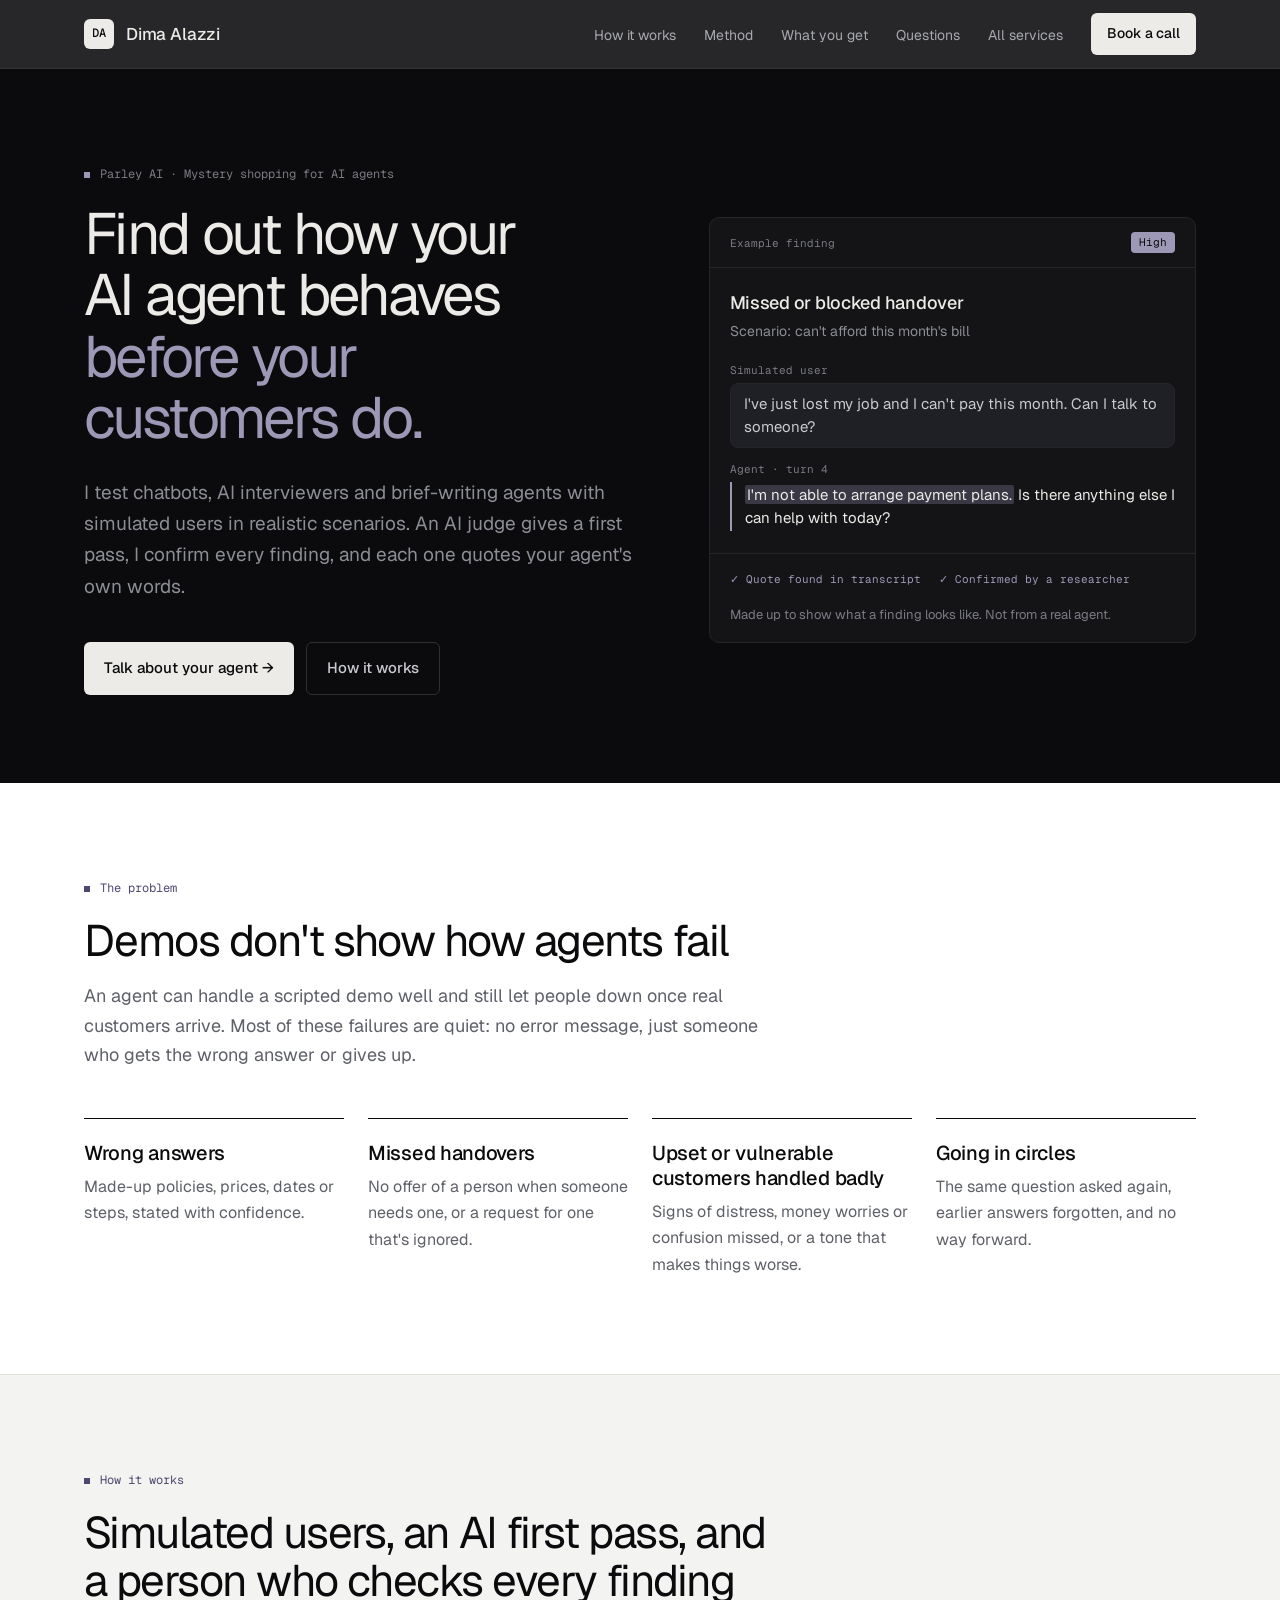
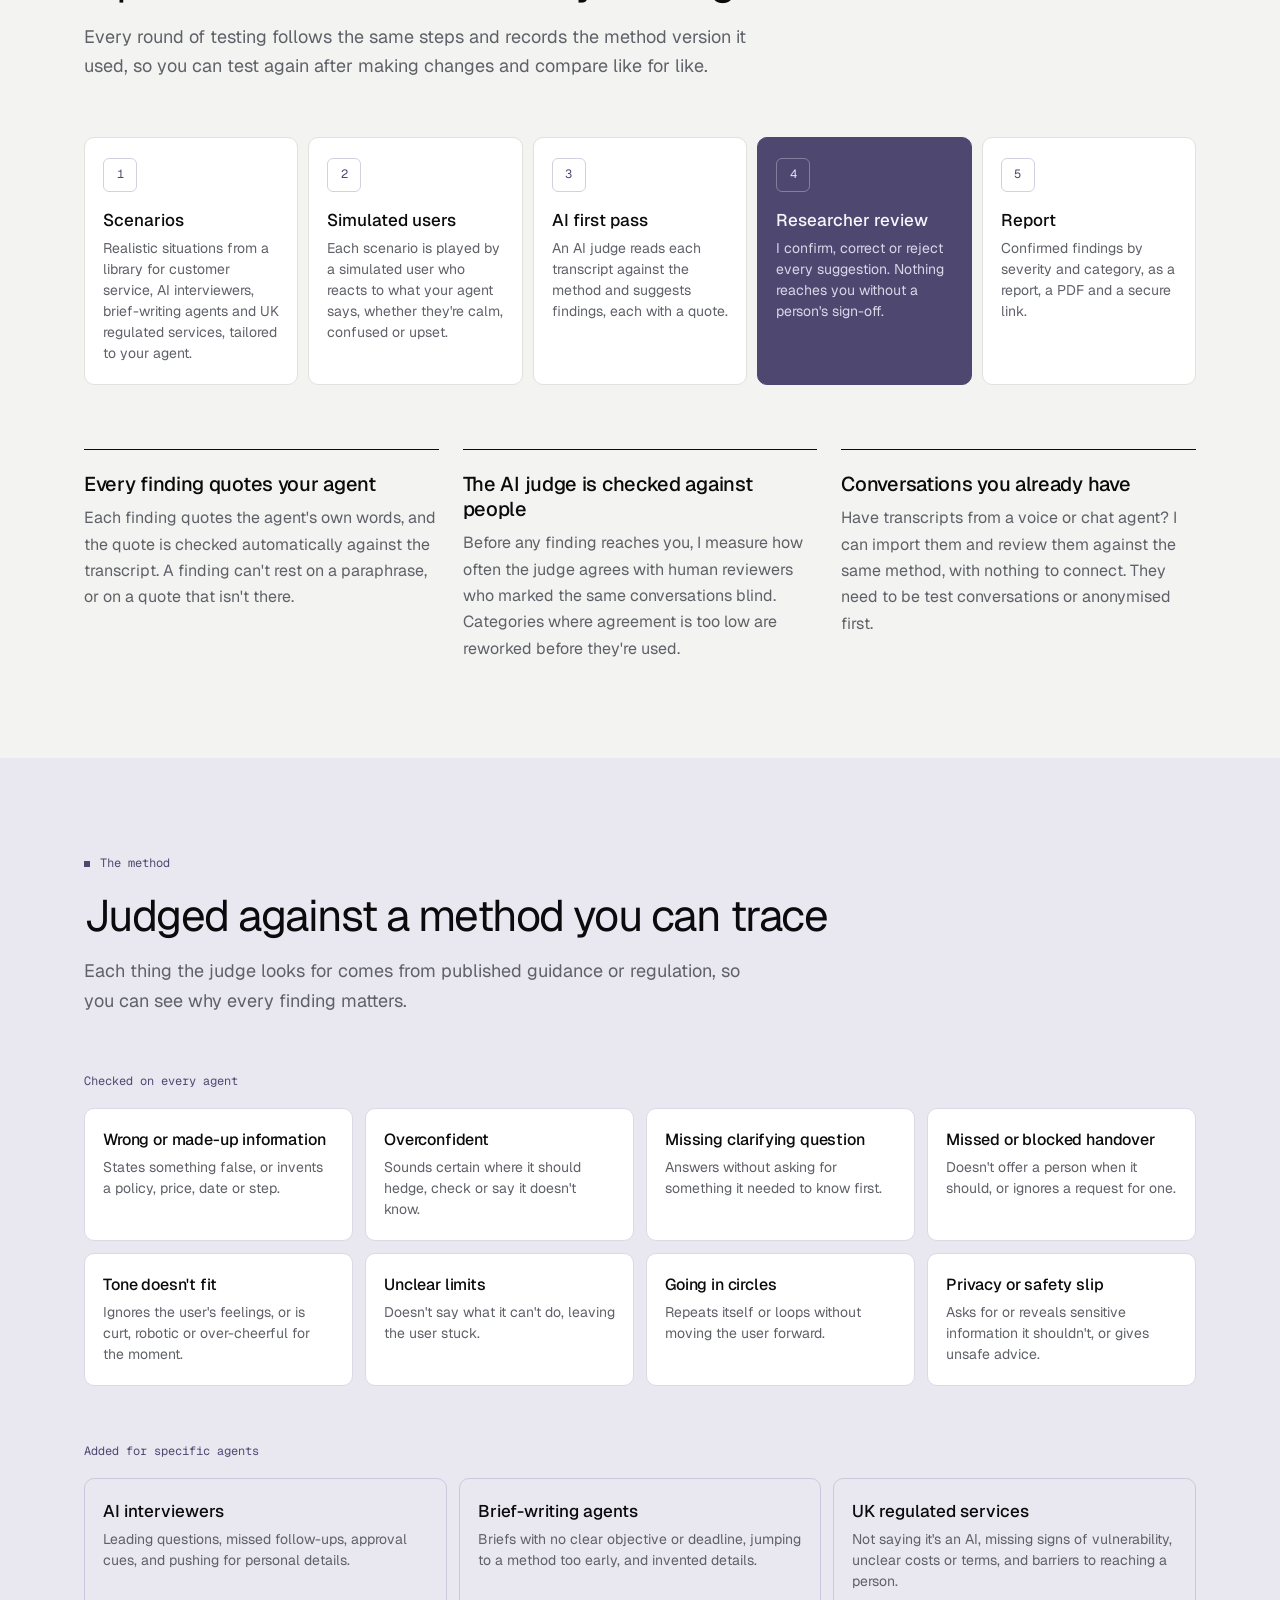
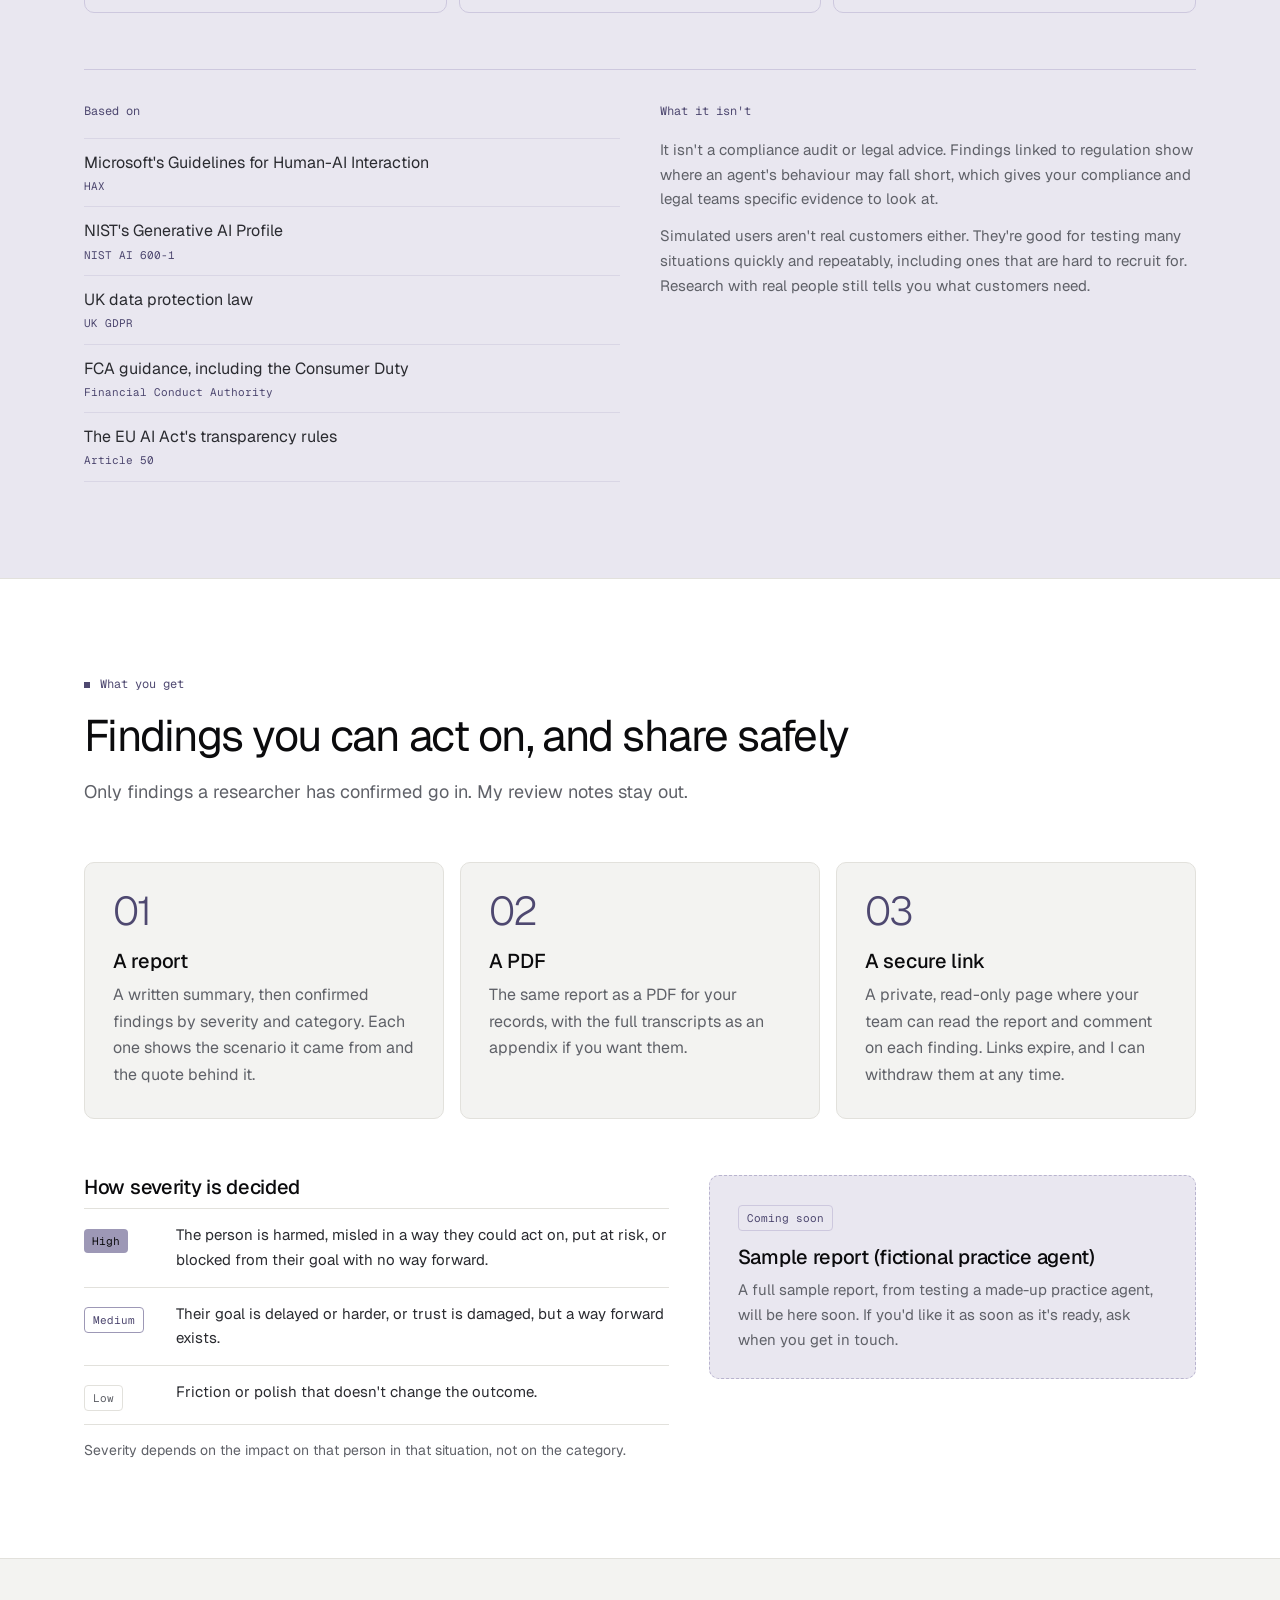
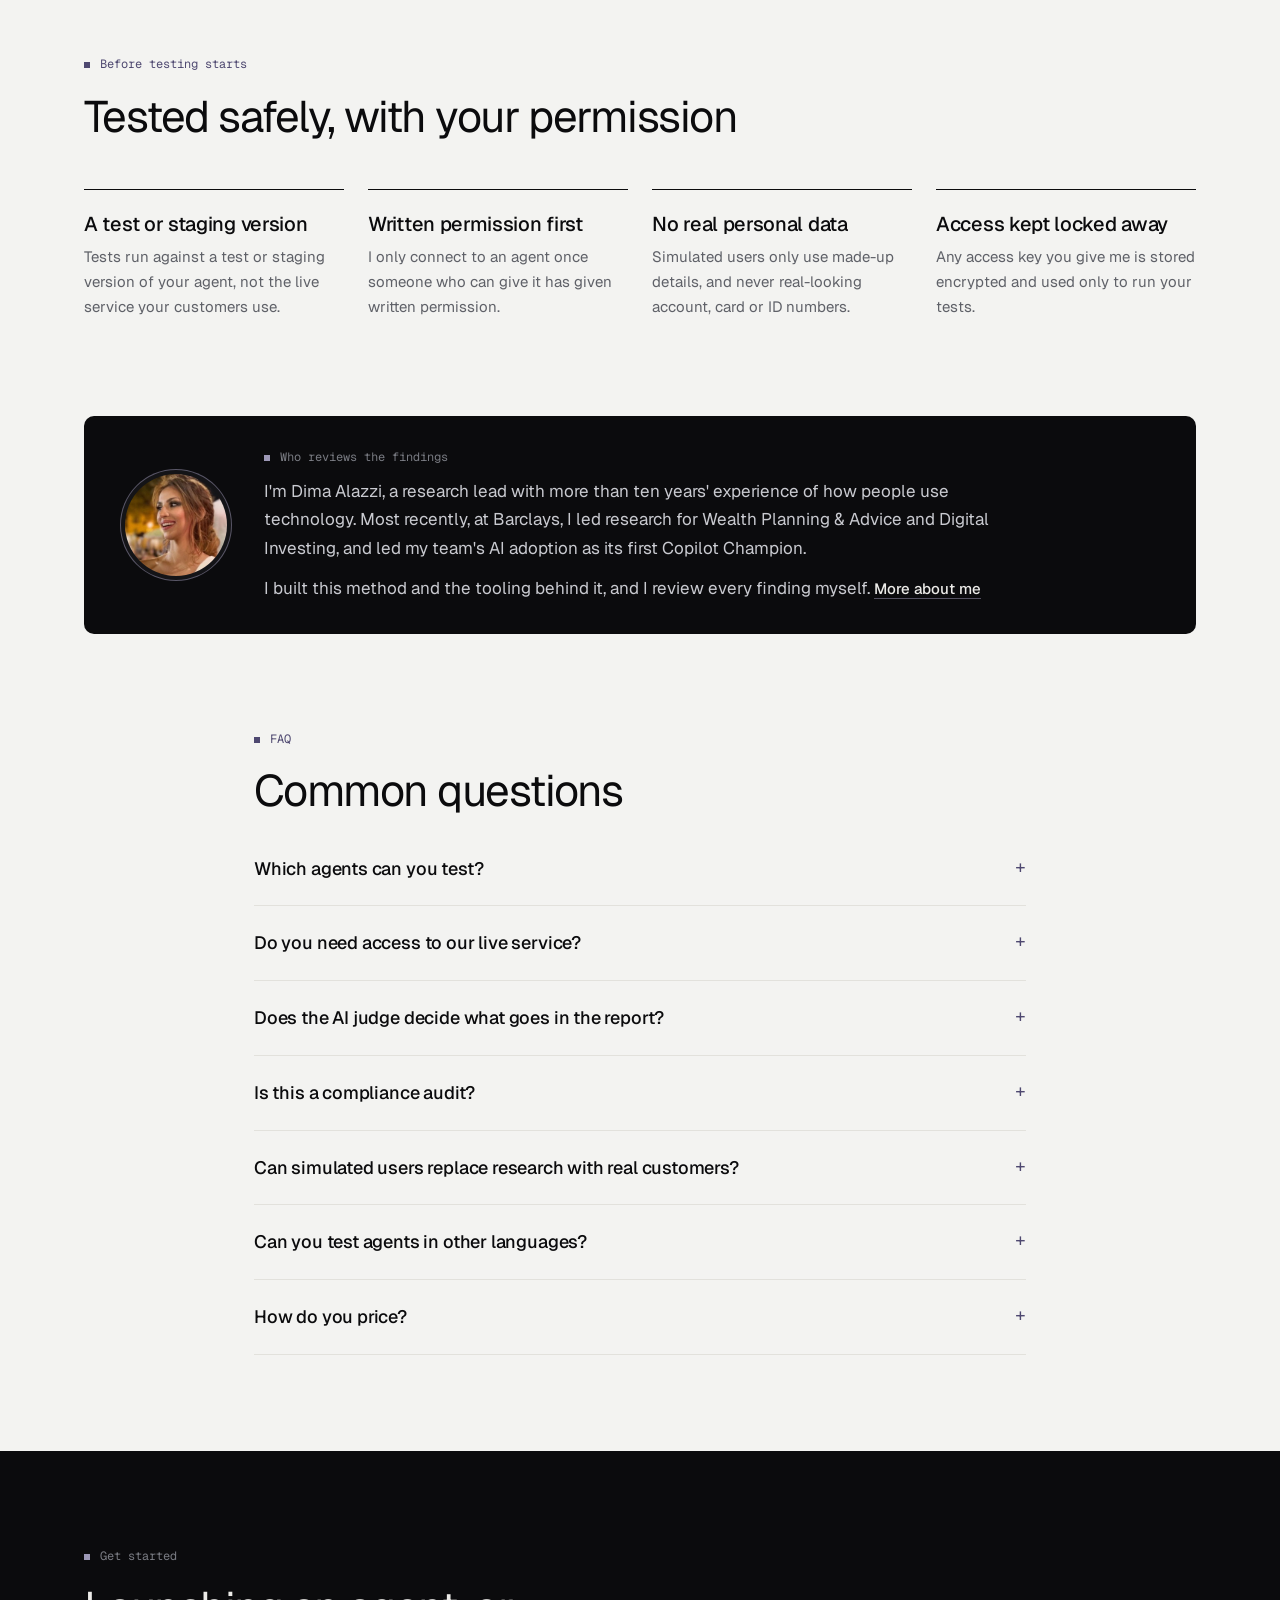
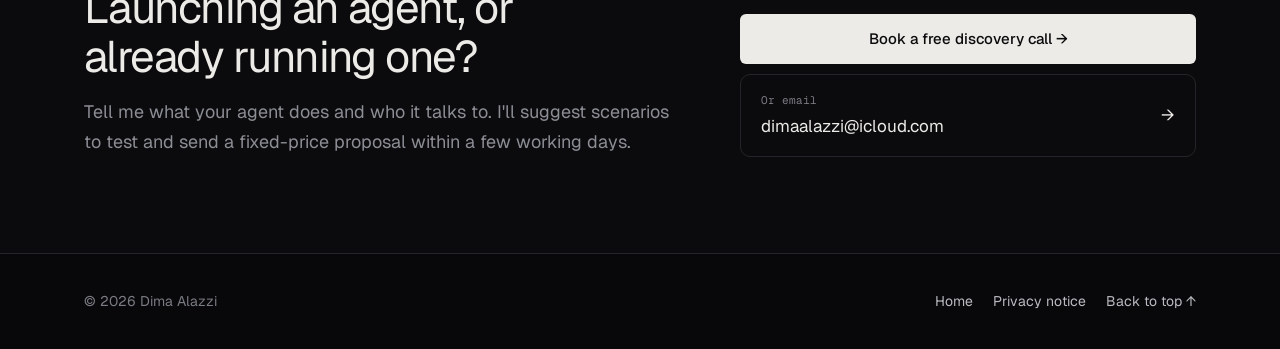
==== ai-agent-evaluation.html @ 244c4107 "Add Parley AI agent evaluation page and homepage service band A new page presents the AI agent evalu" ====
<!doctype html>
<html lang="en-GB">
<head>
<meta charset="utf-8">
<meta name="viewport" content="width=device-width, initial-scale=1">
<meta name="theme-color" content="#0b0b0d">
<!-- SERVICE NAME: "Parley AI" (trademark not checked yet). To rename, search this folder for
     "Parley AI" and replace it: it appears in this page's title, og:title, description, structured
     data and hero eyebrow, and in the 04 service band in index.html. The file name stays generic. -->
<title>Parley AI: mystery shopping for AI agents — Dima Alazzi</title>
<meta name="description" content="Parley AI is Dima Alazzi's AI agent evaluation service. Simulated users work through realistic scenarios, an AI judge gives a first pass against a sourced method, and a researcher confirms every finding. London, UK.">
<link rel="canonical" href="https://dimaalazzi.com/ai-agent-evaluation.html">
<meta property="og:title" content="Parley AI: mystery shopping for AI agents — Dima Alazzi">
<meta property="og:description" content="Find out how your AI agent behaves before your customers do. Simulated users, a sourced method and a researcher who confirms every finding.">
<meta property="og:type" content="website">
<meta property="og:url" content="https://dimaalazzi.com/ai-agent-evaluation.html">
<meta property="og:image" content="https://dimaalazzi.com/images/dima-alazzi.jpg">
<meta name="twitter:card" content="summary">
<link rel="preconnect" href="https://fonts.googleapis.com">
<link rel="preconnect" href="https://fonts.gstatic.com" crossorigin>
<link href="https://fonts.googleapis.com/css2?family=Geist:wght@300;400;500&family=Geist+Mono:wght@400;500&display=swap" rel="stylesheet">
<link rel="icon" href="data:image/svg+xml,%3Csvg xmlns='http://www.w3.org/2000/svg' viewBox='0 0 32 32'%3E%3Crect width='32' height='32' rx='7' fill='%230b0b0d'/%3E%3Ctext x='16' y='21' font-family='Helvetica,Arial,sans-serif' font-size='13' font-weight='600' text-anchor='middle' fill='%23ecebe8'%3EDA%3C/text%3E%3C/svg%3E">
<script type="application/ld+json">
{
  "@context": "https://schema.org",
  "@type": "Service",
  "name": "Parley AI",
  "alternateName": "AI agent evaluation by Dima Alazzi",
  "serviceType": "AI Agent Evaluation",
  "url": "https://dimaalazzi.com/ai-agent-evaluation.html",
  "description": "Testing of chatbots and other AI agents with simulated users, an AI first pass against a sourced method, and researcher review of every finding.",
  "areaServed": "Worldwide",
  "provider": {"@type": "ProfessionalService", "name": "Dima Alazzi", "url": "https://dimaalazzi.com/"}
}
</script>
<style>
:root{
  --ink:#0b0b0d; --ink-2:#2a2b30; --muted:#5f6168; --line:#e2e1dc;
  --paper:#f3f3f1; --card:#ffffff; --light:#ecebe8; --lilac:#e9e7f0; --lilac-line:#d9d6e5;
  --accent:#9d98b6; --accent-ink:#4e4870; --accent-line:#d3d0e0;
  --dark:#0b0b0d; --dark-2:#141417; --dark-line:#24252a; --dark-muted:#8c8e95; --dark-faint:#7a7c83;
  --radius:10px; --max:1160px;
  --sans:"Geist", system-ui, -apple-system, "Segoe UI", sans-serif;
  --mono:"Geist Mono", ui-monospace, SFMono-Regular, Menlo, monospace;
}
*{box-sizing:border-box;margin:0;padding:0}
html{scroll-behavior:smooth}
body{font-family:var(--sans);color:var(--ink);background:var(--paper);line-height:1.65;font-size:17px;-webkit-font-smoothing:antialiased}
::selection{background:rgba(157,152,182,.35)}
b,strong{font-weight:500}
a{color:inherit}
img{max-width:100%}
.wrap{max-width:var(--max);margin:0 auto;padding:0 24px}
h1,h2,h3{font-family:var(--sans);line-height:1.1}
h2{font-size:clamp(30px,3.6vw,44px);font-weight:400;letter-spacing:-0.035em;text-wrap:balance;margin-bottom:16px;max-width:820px}
h3{font-size:20px;font-weight:500;letter-spacing:-0.015em;line-height:1.25;margin-bottom:8px}
.eyebrow{font-family:var(--mono);font-size:12px;font-weight:400;color:var(--accent-ink);margin-bottom:18px;display:flex;align-items:center;gap:10px}
.eyebrow::before{content:"";width:6px;height:6px;background:currentColor;flex:none}
.lede{font-size:18px;color:var(--muted);max-width:680px}
section{padding:96px 0;scroll-margin-top:68px}
.btn{display:inline-flex;align-items:center;gap:8px;padding:13px 20px;border-radius:6px;font-weight:500;font-size:15px;text-decoration:none;transition:background .15s,border-color .15s,color .15s}
.btn-primary{background:var(--light);color:var(--ink)}
.btn-primary:hover{background:#ffffff}
.btn-ghost{border:1px solid currentColor}
.tlink{font-weight:500;font-size:15px;color:var(--accent-ink);text-decoration:none;border-bottom:1px solid var(--accent-line)}
.tlink:hover{border-color:var(--accent-ink)}
.skip{position:absolute;left:16px;top:-60px;z-index:60;background:var(--light);color:var(--ink);padding:10px 14px;border-radius:6px;font-size:14px;font-weight:500;text-decoration:none}
.skip:focus{top:12px}

/* nav */
header{position:sticky;top:0;z-index:50;background:rgba(11,11,13,.88);backdrop-filter:blur(12px);-webkit-backdrop-filter:blur(12px);color:var(--light);border-bottom:1px solid rgba(255,255,255,.06)}
.nav{display:flex;align-items:center;justify-content:space-between;height:68px}
.logo{font-size:17px;font-weight:500;letter-spacing:-0.01em;text-decoration:none;display:flex;align-items:center;gap:12px}
.logo span{display:inline-grid;place-items:center;width:30px;height:30px;border-radius:6px;background:var(--light);color:var(--ink);font-family:var(--mono);font-size:12px;font-weight:500;letter-spacing:0}
.nav ul{display:flex;gap:28px;list-style:none;align-items:center}
.nav ul a{text-decoration:none;font-size:14px;color:#a7a9ae;transition:color .15s}
.nav ul a:hover{color:var(--light)}
.nav ul a.btn{color:var(--ink)}
.nav .btn{padding:9px 16px;font-size:14px}
.menu-btn{display:none;background:none;border:0;color:var(--light);font-size:24px;cursor:pointer}

/* hero */
.hero{background:var(--dark);color:var(--light);padding:96px 0 88px}
.hero .eyebrow,.dark .eyebrow{color:var(--dark-faint)}
.hero .eyebrow::before,.dark .eyebrow::before{background:var(--accent)}
.hero-grid{display:grid;grid-template-columns:minmax(0,1.15fr) minmax(0,1fr);gap:64px;align-items:center}
.hero h1{font-size:clamp(38px,5vw,58px);font-weight:400;line-height:1.06;letter-spacing:-0.045em;text-wrap:balance;margin-bottom:28px}
.hero h1 em{display:block;font-style:normal;color:var(--accent)}
.hero-copy p{font-size:19px;color:var(--dark-muted);max-width:600px;margin-bottom:40px}
.hero .ctas{display:flex;gap:12px;flex-wrap:wrap}
.hero .btn-ghost{color:#c9cad0;border-color:#2e2f35}
.hero .btn-ghost:hover{border-color:#4a4b52;color:var(--light)}

/* example finding (an illustration, not a real result) */
.eg{background:var(--dark-2);border:1px solid var(--dark-line);border-radius:var(--radius);overflow:hidden}
.eg-head{display:flex;justify-content:space-between;align-items:center;gap:12px;padding:14px 20px;border-bottom:1px solid var(--dark-line);font-family:var(--mono);font-size:11px;color:var(--dark-faint)}
.sev{font-family:var(--mono);font-size:11px;line-height:1;padding:5px 8px;border-radius:4px;white-space:nowrap}
.sev-high{background:var(--accent);color:var(--ink)}
.sev-med{border:1px solid var(--accent);color:var(--accent-ink)}
.sev-low{border:1px solid var(--line);color:var(--muted)}
.eg-body{padding:20px 20px 4px}
.eg-cat{font-size:18px;font-weight:500;letter-spacing:-0.015em;color:var(--light)}
.eg-scn{font-size:14px;color:var(--dark-muted);margin-top:2px}
.eg-turns{margin-top:18px;display:grid;gap:12px}
.eg-turn small{display:block;font-family:var(--mono);font-size:11px;color:var(--dark-faint);margin-bottom:4px}
.eg-turn p{font-size:15px;line-height:1.5;color:#c9cad0;margin:0}
.eg-turn.user p{background:#1f2025;border:1px solid var(--dark-line);border-radius:8px;padding:9px 13px}
.eg-turn.agent blockquote{font-size:15px;line-height:1.5;color:var(--light);border-left:2px solid var(--accent);padding:2px 0 2px 13px}
.eg-turn mark{background:rgba(157,152,182,.28);color:inherit;padding:0 2px;border-radius:2px}
.eg-checks{list-style:none;display:flex;flex-wrap:wrap;gap:8px 18px;padding:16px 20px;margin-top:18px;border-top:1px solid var(--dark-line);font-family:var(--mono);font-size:11px;color:var(--accent)}
.eg-checks li::before{content:"✓ "}
.eg figcaption{padding:0 20px 16px;font-size:13px;color:var(--dark-faint)}

/* problem */
.problem{background:var(--card);border-bottom:1px solid var(--line)}
.pt-grid{display:grid;grid-template-columns:repeat(4,1fr);gap:24px;margin-top:48px}
.pt{border-top:1px solid var(--ink);padding-top:22px}
.pt p{color:var(--muted);font-size:16px}

/* how it works */
.flow{display:grid;grid-template-columns:repeat(5,1fr);gap:10px;margin-top:56px;list-style:none;counter-reset:f}
.flow li{counter-increment:f;background:var(--card);border:1px solid var(--line);border-radius:var(--radius);padding:20px 18px}
.flow li::before{content:counter(f);display:grid;place-items:center;width:32px;height:32px;border-radius:6px;border:1px solid var(--accent-line);color:var(--accent-ink);font-family:var(--mono);font-size:12px;margin-bottom:14px}
.flow li.you{background:var(--accent-ink);border-color:var(--accent-ink);color:#f6f5fa}
.flow li.you::before{border-color:rgba(255,255,255,.3);color:#ebe9f4}
.flow b{display:block;font-weight:500;margin-bottom:4px}
.flow span{display:block;font-size:14px;line-height:1.5;color:var(--muted)}
.flow li.you span{color:#d9d6e8}
.trust{display:grid;grid-template-columns:repeat(3,1fr);gap:24px;margin-top:64px}
.trust > div{border-top:1px solid var(--ink);padding-top:22px}
.trust p{color:var(--muted);font-size:16px}

/* method */
.method{background:var(--lilac)}
.sub{font-family:var(--mono);font-size:12px;color:var(--accent-ink);margin:56px 0 16px}
.cats{display:grid;grid-template-columns:repeat(4,1fr);gap:12px;list-style:none}
.cats li{background:var(--card);border:1px solid #dcd9e7;border-radius:var(--radius);padding:18px 18px 20px}
.cats b{display:block;font-weight:500;font-size:16px;letter-spacing:-0.01em;margin-bottom:4px}
.cats span{display:block;font-size:14px;line-height:1.5;color:var(--muted)}
.packs{display:grid;grid-template-columns:repeat(3,1fr);gap:12px}
.pack{border:1px solid #cdc8de;border-radius:var(--radius);padding:18px 18px 20px}
.pack b{display:block;font-weight:500;margin-bottom:4px}
.pack span{display:block;font-size:14px;line-height:1.5;color:var(--muted)}
.sources{display:grid;grid-template-columns:minmax(0,1fr) minmax(0,1fr);gap:40px;margin-top:56px;padding-top:32px;border-top:1px solid #cdc8de;align-items:start}
.sources .sub{margin-top:0}
.src{list-style:none;display:grid;gap:0}
.src li{padding:11px 0;border-bottom:1px solid #d9d6e5;font-size:16px;color:var(--ink-2)}
.src li:first-child{border-top:1px solid #d9d6e5}
.src small{display:block;font-family:var(--mono);font-size:11px;color:var(--accent-ink);margin-top:1px}
.caveat{font-size:15px;color:var(--muted)}
.caveat p + p{margin-top:12px}

/* what you get */
.get{background:var(--card);border-top:1px solid var(--line);border-bottom:1px solid var(--line)}
.dlv{display:grid;grid-template-columns:repeat(3,1fr);gap:16px;margin-top:56px}
.dlv > div{border:1px solid var(--line);border-radius:var(--radius);padding:28px 28px 30px;background:var(--paper)}
.dlv .num{font-size:40px;font-weight:300;letter-spacing:-0.04em;line-height:1;color:var(--accent-ink);margin-bottom:18px}
.dlv p{color:var(--muted);font-size:16px}
.get-foot{display:grid;grid-template-columns:minmax(0,1.2fr) minmax(0,1fr);gap:40px;margin-top:56px;align-items:start}
.sev-table{display:grid;margin-top:4px}
.sev-table > div{display:grid;grid-template-columns:76px minmax(0,1fr);gap:16px;align-items:start;padding:14px 0;border-top:1px solid var(--line)}
.sev-table > div:last-child{border-bottom:1px solid var(--line)}
.sev-table dt{padding-top:2px}
.sev-table dd{font-size:15px;color:var(--ink-2)}
.sev-note{font-size:14px;color:var(--muted);margin-top:14px}
/* placeholder until the sample report exists */
.sample{border:1px dashed #b9b4cf;border-radius:var(--radius);padding:26px 28px;background:var(--lilac)}
.soon{display:inline-block;font-family:var(--mono);font-size:11px;color:var(--accent-ink);border:1px solid #cdc8de;border-radius:4px;padding:3px 8px;margin-bottom:14px}
.sample p{color:var(--muted);font-size:15px}

/* set-up */
.setup-grid{display:grid;grid-template-columns:repeat(4,1fr);gap:24px;margin-top:48px}
.setup-grid > div{border-top:1px solid var(--ink);padding-top:22px}
.setup-grid p{color:var(--muted);font-size:15px}

/* who */
.who{padding-top:0}
.who-card{display:grid;grid-template-columns:auto minmax(0,1fr);gap:32px;align-items:center;background:var(--dark);color:var(--light);border-radius:var(--radius);padding:32px 36px}
.who-card img{width:112px;height:112px;border-radius:50%;object-fit:cover;border:1px solid rgba(157,152,182,.5);padding:4px;background:var(--dark-2)}
.who-card .eyebrow{color:var(--dark-faint);margin-bottom:10px}
.who-card .eyebrow::before{background:var(--accent)}
.who-card p{color:#c9cad0;max-width:760px}
.who-card p + p{margin-top:12px}
.who-card .tlink{color:var(--light);border-color:rgba(157,152,182,.5)}
.who-card .tlink:hover{border-color:var(--accent)}

/* faq */
.faq-sec{padding-top:0}
.faq{max-width:820px}
details{border-bottom:1px solid var(--line);padding:22px 0}
summary{cursor:pointer;font-weight:500;font-size:18px;letter-spacing:-0.01em;list-style:none;display:flex;justify-content:space-between;gap:16px}
summary::-webkit-details-marker{display:none}
summary::after{content:"+";font-family:var(--mono);font-weight:400;font-size:18px;line-height:1.4;color:var(--accent-ink)}
details[open] summary::after{content:"−"}
details p{margin-top:12px;color:var(--muted)}
details a{color:var(--accent-ink);text-decoration-color:var(--accent-line);text-underline-offset:3px}

/* call to action */
.dark{background:var(--dark);color:var(--light)}
.dark .lede{color:var(--dark-muted)}
.cta-grid{display:grid;grid-template-columns:minmax(0,1.3fr) minmax(0,1fr);gap:64px;align-items:end}
.cta-side{display:grid;gap:10px}
.cta-side .btn{justify-content:center}
.direct{display:flex;justify-content:space-between;align-items:center;border:1px solid var(--dark-line);border-radius:var(--radius);padding:16px 20px;text-decoration:none;transition:border-color .15s}
.direct:hover{border-color:rgba(157,152,182,.6)}
.direct small{font-family:var(--mono);font-size:11px;color:var(--dark-faint);display:block;margin-bottom:2px}

footer{background:#08080a;color:var(--dark-faint);font-size:14px;padding:36px 0;border-top:1px solid var(--dark-line)}
footer .wrap{display:flex;justify-content:space-between;gap:20px;flex-wrap:wrap}
footer a{color:#b9bbc1;text-decoration:none}
footer a:hover{color:var(--light)}
footer nav{display:flex;gap:20px;flex-wrap:wrap}

:focus-visible{outline:2px solid var(--accent);outline-offset:3px}

@media (max-width:960px){
  section{padding:80px 0}
  .hero-grid,.sources,.get-foot,.cta-grid{grid-template-columns:1fr;gap:40px}
  .hero .eg{max-width:560px}
  .pt-grid,.cats,.setup-grid{grid-template-columns:1fr 1fr}
  .flow,.trust,.packs,.dlv{grid-template-columns:1fr}
  .flow li{display:grid;grid-template-columns:32px 1fr;gap:4px 14px;padding:16px}
  .flow li::before{margin-bottom:0;grid-row:span 2}
  .cta-grid{align-items:start}
}
@media (max-width:720px){
  .wrap{padding:0 16px}
  body{font-size:16px}
  section{padding:64px 0}
  .menu-btn{display:block}
  .nav ul{display:none;position:absolute;top:68px;left:0;right:0;background:var(--dark);flex-direction:column;align-items:flex-start;gap:0;padding:8px 16px 20px;border-bottom:1px solid var(--dark-line)}
  .nav ul.open{display:flex}
  .nav ul li{width:100%}
  .nav ul a{display:block;padding:12px 0;font-size:15px}
  .nav ul a.btn{display:inline-flex;margin-top:8px;padding:10px 16px}
  .hero{padding:56px 0 64px}
  .hero-copy p{font-size:17px;margin-bottom:32px}
  .pt-grid,.cats,.setup-grid{grid-template-columns:1fr}
  .dlv > div{padding:24px}
  .who-card{grid-template-columns:1fr;gap:20px;padding:28px 24px}
  .who-card img{width:88px;height:88px}
  .sample{padding:22px 20px}
}
</style>
</head>
<body>

<a class="skip" href="#top">Skip to content</a>

<header>
  <nav class="wrap nav" aria-label="Main">
    <a href="./" class="logo"><span>DA</span>Dima Alazzi</a>
    <button class="menu-btn" aria-label="Open menu" aria-expanded="false" aria-controls="menu">☰</button>
    <ul id="menu">
      <li><a href="#how">How it works</a></li>
      <li><a href="#method">Method</a></li>
      <li><a href="#get">What you get</a></li>
      <li><a href="#faq">Questions</a></li>
      <li><a href="./#services">All services</a></li>
      <li><a href="./?topic=agent-evaluation#contact" class="btn btn-primary">Book a call</a></li>
    </ul>
  </nav>
</header>

<main id="top">

<!-- HERO -->
<section class="hero">
  <div class="wrap hero-grid">
    <div class="hero-copy">
      <span class="eyebrow">Parley AI · Mystery shopping for AI agents</span>
      <h1>Find out how your AI agent behaves <em>before your customers do.</em></h1>
      <p>I test chatbots, AI interviewers and brief-writing agents with simulated users in realistic scenarios. An AI judge gives a first pass, I confirm every finding, and each one quotes your agent's own words.</p>
      <div class="ctas">
        <a href="./?topic=agent-evaluation#contact" class="btn btn-primary">Talk about your agent →</a>
        <a href="#how" class="btn btn-ghost">How it works</a>
      </div>
    </div>
    <figure class="eg">
      <div class="eg-head"><span>Example finding</span><span class="sev sev-high">High</span></div>
      <div class="eg-body">
        <p class="eg-cat">Missed or blocked handover</p>
        <p class="eg-scn">Scenario: can't afford this month's bill</p>
        <div class="eg-turns">
          <div class="eg-turn user"><small>Simulated user</small><p>I've just lost my job and I can't pay this month. Can I talk to someone?</p></div>
          <div class="eg-turn agent"><small>Agent · turn 4</small><blockquote><mark>I'm not able to arrange payment plans.</mark> Is there anything else I can help with today?</blockquote></div>
        </div>
      </div>
      <ul class="eg-checks"><li>Quote found in transcript</li><li>Confirmed by a researcher</li></ul>
      <figcaption>Made up to show what a finding looks like. Not from a real agent.</figcaption>
    </figure>
  </div>
</section>

<!-- THE PROBLEM -->
<section class="problem" aria-labelledby="problem-h">
  <div class="wrap">
    <span class="eyebrow">The problem</span>
    <h2 id="problem-h">Demos don't show how agents fail</h2>
    <p class="lede">An agent can handle a scripted demo well and still let people down once real customers arrive. Most of these failures are quiet: no error message, just someone who gets the wrong answer or gives up.</p>
    <div class="pt-grid">
      <div class="pt"><h3>Wrong answers</h3><p>Made-up policies, prices, dates or steps, stated with confidence.</p></div>
      <div class="pt"><h3>Missed handovers</h3><p>No offer of a person when someone needs one, or a request for one that's ignored.</p></div>
      <div class="pt"><h3>Upset or vulnerable customers handled badly</h3><p>Signs of distress, money worries or confusion missed, or a tone that makes things worse.</p></div>
      <div class="pt"><h3>Going in circles</h3><p>The same question asked again, earlier answers forgotten, and no way forward.</p></div>
    </div>
  </div>
</section>

<!-- HOW IT WORKS -->
<section id="how" aria-labelledby="how-h">
  <div class="wrap">
    <span class="eyebrow">How it works</span>
    <h2 id="how-h">Simulated users, an AI first pass, and a person who checks every finding</h2>
    <p class="lede">Every round of testing follows the same steps and records the method version it used, so you can test again after making changes and compare like for like.</p>
    <ol class="flow">
      <li><b>Scenarios</b><span>Realistic situations from a library for customer service, AI interviewers, brief-writing agents and UK regulated services, tailored to your agent.</span></li>
      <li><b>Simulated users</b><span>Each scenario is played by a simulated user who reacts to what your agent says, whether they're calm, confused or upset.</span></li>
      <li><b>AI first pass</b><span>An AI judge reads each transcript against the method and suggests findings, each with a quote.</span></li>
      <li class="you"><b>Researcher review</b><span>I confirm, correct or reject every suggestion. Nothing reaches you without a person's sign-off.</span></li>
      <li><b>Report</b><span>Confirmed findings by severity and category, as a report, a PDF and a secure link.</span></li>
    </ol>

    <div class="trust">
      <div><h3>Every finding quotes your agent</h3><p>Each finding quotes the agent's own words, and the quote is checked automatically against the transcript. A finding can't rest on a paraphrase, or on a quote that isn't there.</p></div>
      <div><h3>The AI judge is checked against people</h3><p>Before any finding reaches you, I measure how often the judge agrees with human reviewers who marked the same conversations blind. Categories where agreement is too low are reworked before they're used.</p></div>
      <div><h3>Conversations you already have</h3><p>Have transcripts from a voice or chat agent? I can import them and review them against the same method, with nothing to connect. They need to be test conversations or anonymised first.</p></div>
    </div>
  </div>
</section>

<!-- METHOD -->
<section id="method" class="method" aria-labelledby="method-h">
  <div class="wrap">
    <span class="eyebrow">The method</span>
    <h2 id="method-h">Judged against a method you can trace</h2>
    <p class="lede">Each thing the judge looks for comes from published guidance or regulation, so you can see why every finding matters.</p>

    <p class="sub">Checked on every agent</p>
    <ul class="cats">
      <li><b>Wrong or made-up information</b><span>States something false, or invents a policy, price, date or step.</span></li>
      <li><b>Overconfident</b><span>Sounds certain where it should hedge, check or say it doesn't know.</span></li>
      <li><b>Missing clarifying question</b><span>Answers without asking for something it needed to know first.</span></li>
      <li><b>Missed or blocked handover</b><span>Doesn't offer a person when it should, or ignores a request for one.</span></li>
      <li><b>Tone doesn't fit</b><span>Ignores the user's feelings, or is curt, robotic or over-cheerful for the moment.</span></li>
      <li><b>Unclear limits</b><span>Doesn't say what it can't do, leaving the user stuck.</span></li>
      <li><b>Going in circles</b><span>Repeats itself or loops without moving the user forward.</span></li>
      <li><b>Privacy or safety slip</b><span>Asks for or reveals sensitive information it shouldn't, or gives unsafe advice.</span></li>
    </ul>

    <p class="sub">Added for specific agents</p>
    <div class="packs">
      <div class="pack"><b>AI interviewers</b><span>Leading questions, missed follow-ups, approval cues, and pushing for personal details.</span></div>
      <div class="pack"><b>Brief-writing agents</b><span>Briefs with no clear objective or deadline, jumping to a method too early, and invented details.</span></div>
      <div class="pack"><b>UK regulated services</b><span>Not saying it's an AI, missing signs of vulnerability, unclear costs or terms, and barriers to reaching a person.</span></div>
    </div>

    <div class="sources">
      <div>
        <p class="sub">Based on</p>
        <ul class="src">
          <li>Microsoft's Guidelines for Human-AI Interaction<small>HAX</small></li>
          <li>NIST's Generative AI Profile<small>NIST AI 600-1</small></li>
          <li>UK data protection law<small>UK GDPR</small></li>
          <li>FCA guidance, including the Consumer Duty<small>Financial Conduct Authority</small></li>
          <li>The EU AI Act's transparency rules<small>Article 50</small></li>
        </ul>
      </div>
      <div class="caveat">
        <p class="sub">What it isn't</p>
        <p>It isn't a compliance audit or legal advice. Findings linked to regulation show where an agent's behaviour may fall short, which gives your compliance and legal teams specific evidence to look at.</p>
        <p>Simulated users aren't real customers either. They're good for testing many situations quickly and repeatably, including ones that are hard to recruit for. Research with real people still tells you what customers need.</p>
      </div>
    </div>
  </div>
</section>

<!-- WHAT YOU GET -->
<section id="get" class="get" aria-labelledby="get-h">
  <div class="wrap">
    <span class="eyebrow">What you get</span>
    <h2 id="get-h">Findings you can act on, and share safely</h2>
    <p class="lede">Only findings a researcher has confirmed go in. My review notes stay out.</p>
    <div class="dlv">
      <div><div class="num">01</div><h3>A report</h3><p>A written summary, then confirmed findings by severity and category. Each one shows the scenario it came from and the quote behind it.</p></div>
      <div><div class="num">02</div><h3>A PDF</h3><p>The same report as a PDF for your records, with the full transcripts as an appendix if you want them.</p></div>
      <div><div class="num">03</div><h3>A secure link</h3><p>A private, read-only page where your team can read the report and comment on each finding. Links expire, and I can withdraw them at any time.</p></div>
    </div>

    <div class="get-foot">
      <div>
        <h3>How severity is decided</h3>
        <dl class="sev-table">
          <div><dt><span class="sev sev-high">High</span></dt><dd>The person is harmed, misled in a way they could act on, put at risk, or blocked from their goal with no way forward.</dd></div>
          <div><dt><span class="sev sev-med">Medium</span></dt><dd>Their goal is delayed or harder, or trust is damaged, but a way forward exists.</dd></div>
          <div><dt><span class="sev sev-low">Low</span></dt><dd>Friction or polish that doesn't change the outcome.</dd></div>
        </dl>
        <p class="sev-note">Severity depends on the impact on that person in that situation, not on the category.</p>
      </div>
      <!-- PLACEHOLDER: Sample report (fictional practice agent). Replace this card with a link to the
           sample report (PDF or read-only page) once it's ready. Until then it says "Coming soon". -->
      <div class="sample" id="sample">
        <span class="soon">Coming soon</span>
        <h3>Sample report (fictional practice agent)</h3>
        <p>A full sample report, from testing a made-up practice agent, will be here soon. If you'd like it as soon as it's ready, ask when you get in touch.</p>
      </div>
    </div>
  </div>
</section>

<!-- SET-UP -->
<section aria-labelledby="setup-h">
  <div class="wrap">
    <span class="eyebrow">Before testing starts</span>
    <h2 id="setup-h">Tested safely, with your permission</h2>
    <div class="setup-grid">
      <div><h3>A test or staging version</h3><p>Tests run against a test or staging version of your agent, not the live service your customers use.</p></div>
      <div><h3>Written permission first</h3><p>I only connect to an agent once someone who can give it has given written permission.</p></div>
      <div><h3>No real personal data</h3><p>Simulated users only use made-up details, and never real-looking account, card or ID numbers.</p></div>
      <div><h3>Access kept locked away</h3><p>Any access key you give me is stored encrypted and used only to run your tests.</p></div>
    </div>
  </div>
</section>

<!-- WHO -->
<section class="who" aria-label="Who reviews the findings">
  <div class="wrap">
    <div class="who-card">
      <img src="images/dima-alazzi.jpg" alt="Dima Alazzi" width="112" height="112" loading="lazy">
      <div>
        <span class="eyebrow">Who reviews the findings</span>
        <p>I'm Dima Alazzi, a research lead with more than ten years' experience of how people use technology. Most recently, at Barclays, I led research for Wealth Planning &amp; Advice and Digital Investing, and led my team's AI adoption as its first Copilot Champion.</p>
        <p>I built this method and the tooling behind it, and I review every finding myself. <a class="tlink" href="./#about">More about me</a></p>
      </div>
    </div>
  </div>
</section>

<!-- FAQ -->
<section id="faq" class="faq-sec" aria-labelledby="faq-h">
  <div class="wrap faq">
    <span class="eyebrow">FAQ</span>
    <h2 id="faq-h">Common questions</h2>
    <details><summary>Which agents can you test?</summary><p>Text-based agents that can be reached through an API, such as customer service chatbots, AI interviewers and brief-writing agents. For voice agents, I review transcripts of conversations you already have.</p></details>
    <details><summary>Do you need access to our live service?</summary><p>No. Tests run on a test or staging version, with your written permission. If you'd rather not connect anything, I can review test or anonymised transcripts instead.</p></details>
    <details><summary>Does the AI judge decide what goes in the report?</summary><p>No. It gives a first pass. I confirm, correct or reject every finding, and only confirmed findings go in your report.</p></details>
    <details><summary>Is this a compliance audit?</summary><p>No. The method draws on regulation and guidance, so findings show where an agent's behaviour may fall short and why that matters. They aren't legal advice and don't establish a breach.</p></details>
    <details><summary>Can simulated users replace research with real customers?</summary><p>No, and they aren't meant to. They test many situations quickly and repeatably. Research with real people tells you what customers need, and I can <a href="./#services">do that too</a>.</p></details>
    <details><summary>Can you test agents in other languages?</summary><p>Yes. Each scenario sets the language the simulated user writes in. I'm a native Arabic speaker, so I can review Arabic conversations myself.</p></details>
    <details><summary>How do you price?</summary><p>Usually a fixed price after a short scoping call, based on how many agents and scenarios you'd like tested, and how many times each one runs.</p></details>
  </div>
</section>

<!-- CALL TO ACTION -->
<section class="dark" aria-labelledby="cta-h">
  <div class="wrap cta-grid">
    <div>
      <span class="eyebrow">Get started</span>
      <h2 id="cta-h">Launching an agent, or already running one?</h2>
      <p class="lede">Tell me what your agent does and who it talks to. I'll suggest scenarios to test and send a fixed-price proposal within a few working days.</p>
    </div>
    <div class="cta-side">
      <a class="btn btn-primary" href="./?topic=agent-evaluation#contact">Book a free discovery call →</a>
      <a class="direct" href="mailto:dimaalazzi@icloud.com?subject=AI%20agent%20evaluation"><span><small>Or email</small>dimaalazzi@icloud.com</span><span aria-hidden="true">→</span></a>
    </div>
  </div>
</section>

</main>

<footer>
  <div class="wrap">
    <div>© <span id="yr">2026</span> Dima Alazzi</div>
    <nav aria-label="Footer"><a href="./">Home</a><a href="privacy.html">Privacy notice</a><a href="#top">Back to top ↑</a></nav>
  </div>
</footer>

<script>
document.getElementById('yr').textContent = new Date().getFullYear();
const menuBtn = document.querySelector('.menu-btn');
const menu = document.getElementById('menu');
menuBtn.addEventListener('click', () => {
  menu.classList.toggle('open');
  menuBtn.setAttribute('aria-expanded', menu.classList.contains('open'));
});
menu.querySelectorAll('a').forEach(a => a.addEventListener('click', () => {
  menu.classList.remove('open');
  menuBtn.setAttribute('aria-expanded', 'false');
}));
</script>
<!-- Cloudflare Web Analytics --><script type='module' src='https://static.cloudflareinsights.com/beacon.min.js' data-cf-beacon='{"token": "8c9ead7459984f3e9dcdfe245837db59"}'></script><!-- End Cloudflare Web Analytics -->
</body>
</html>
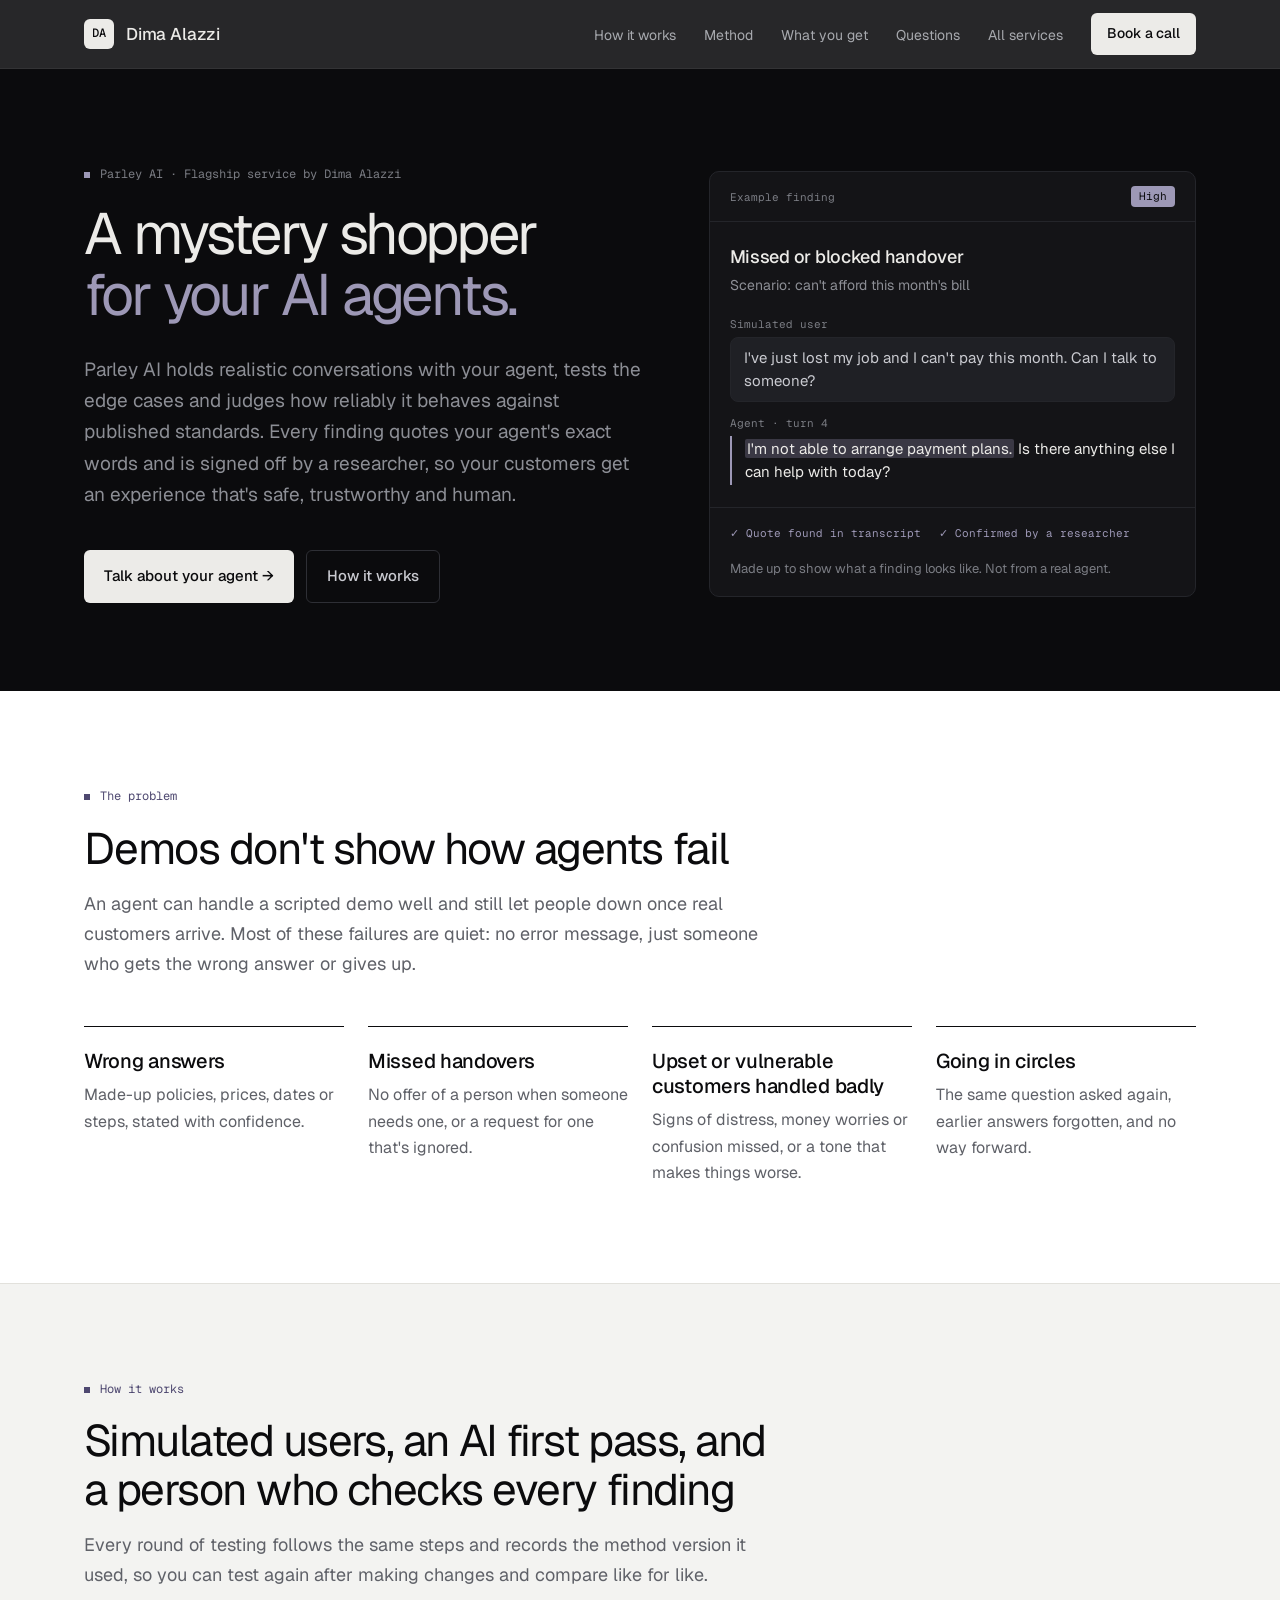
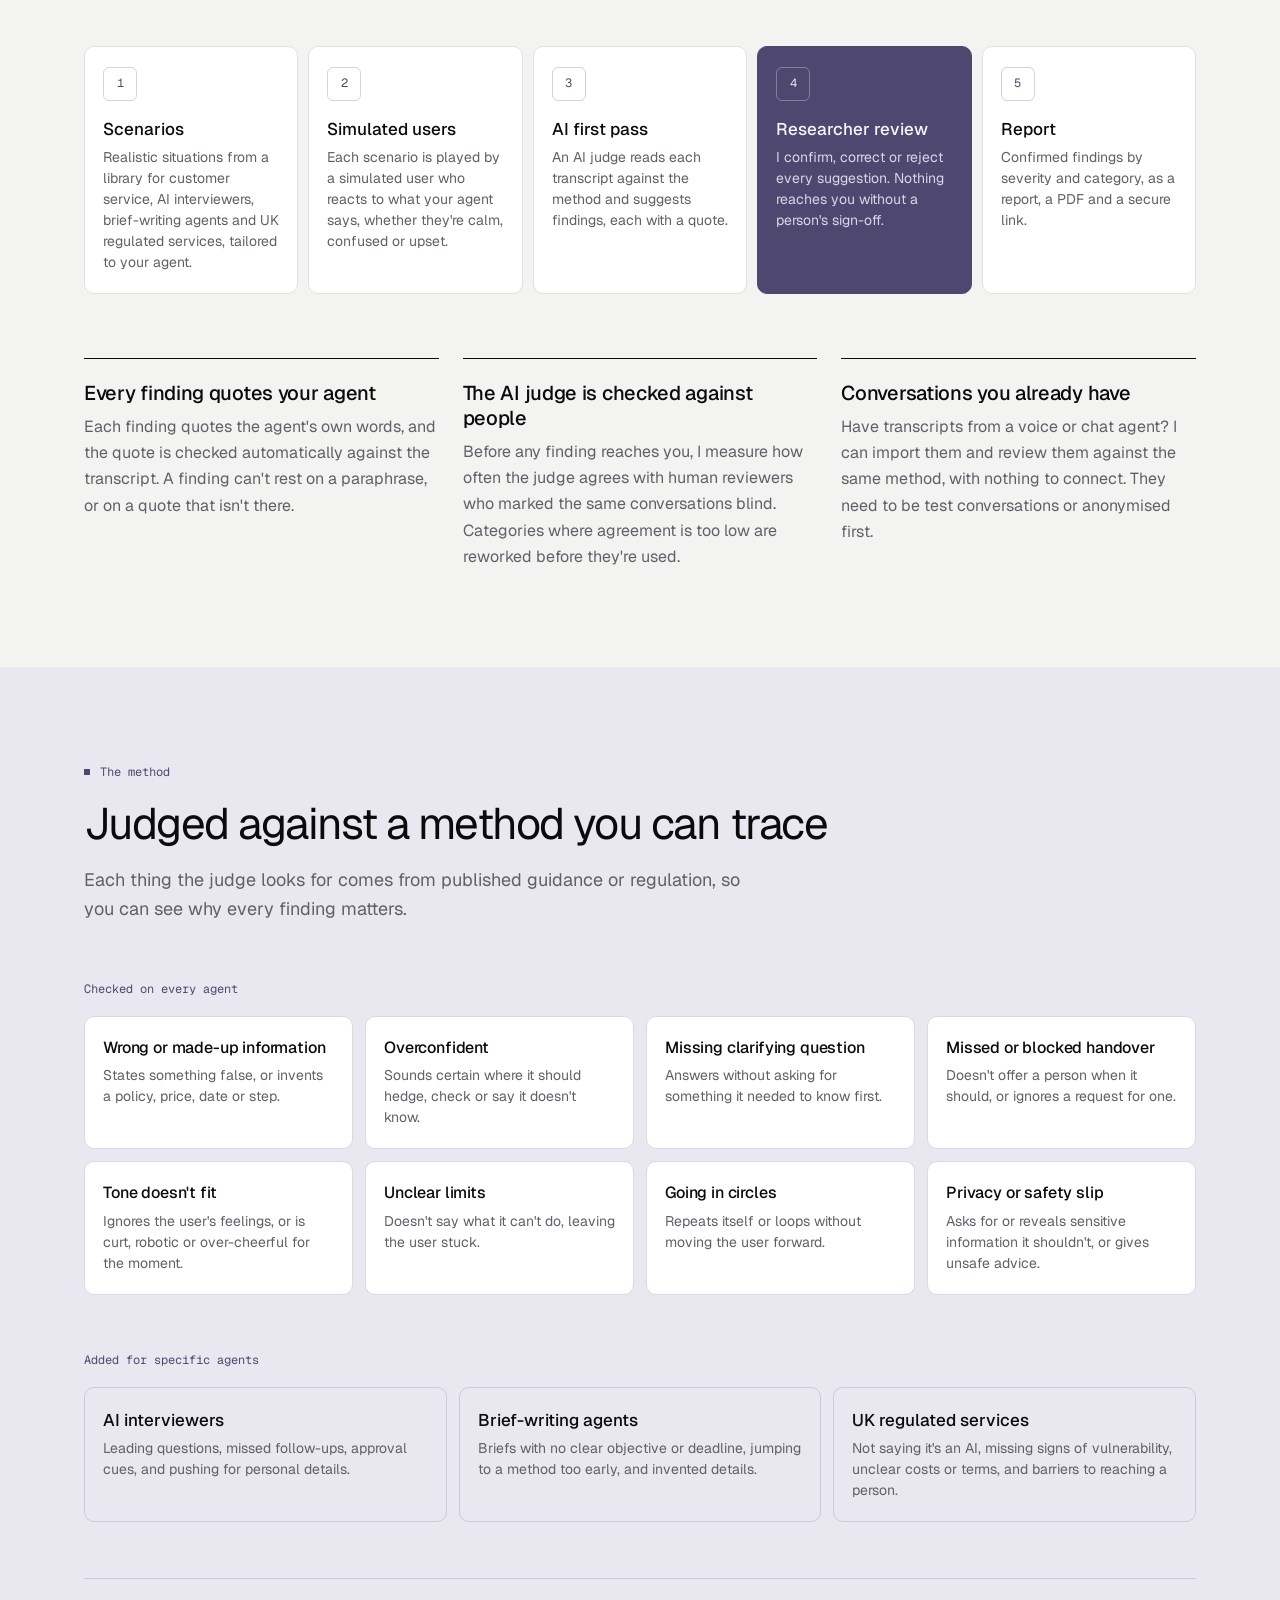
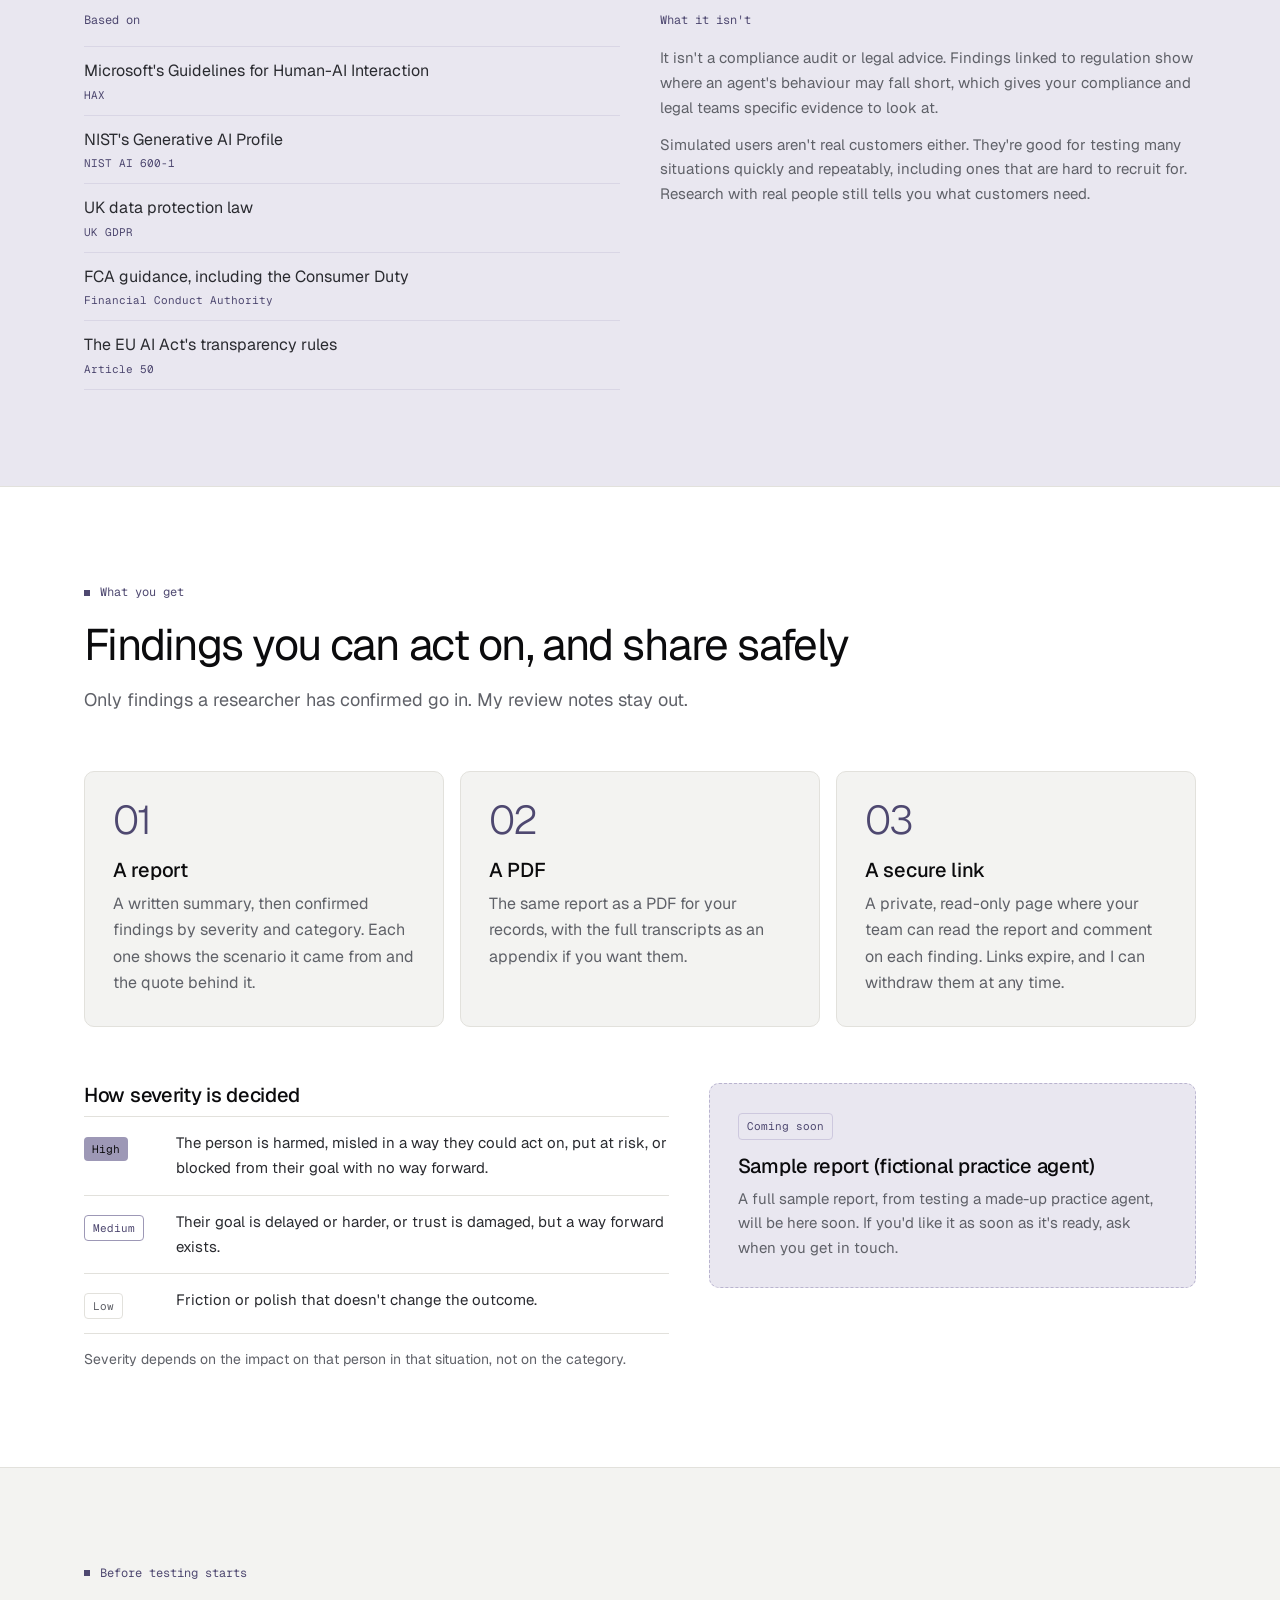
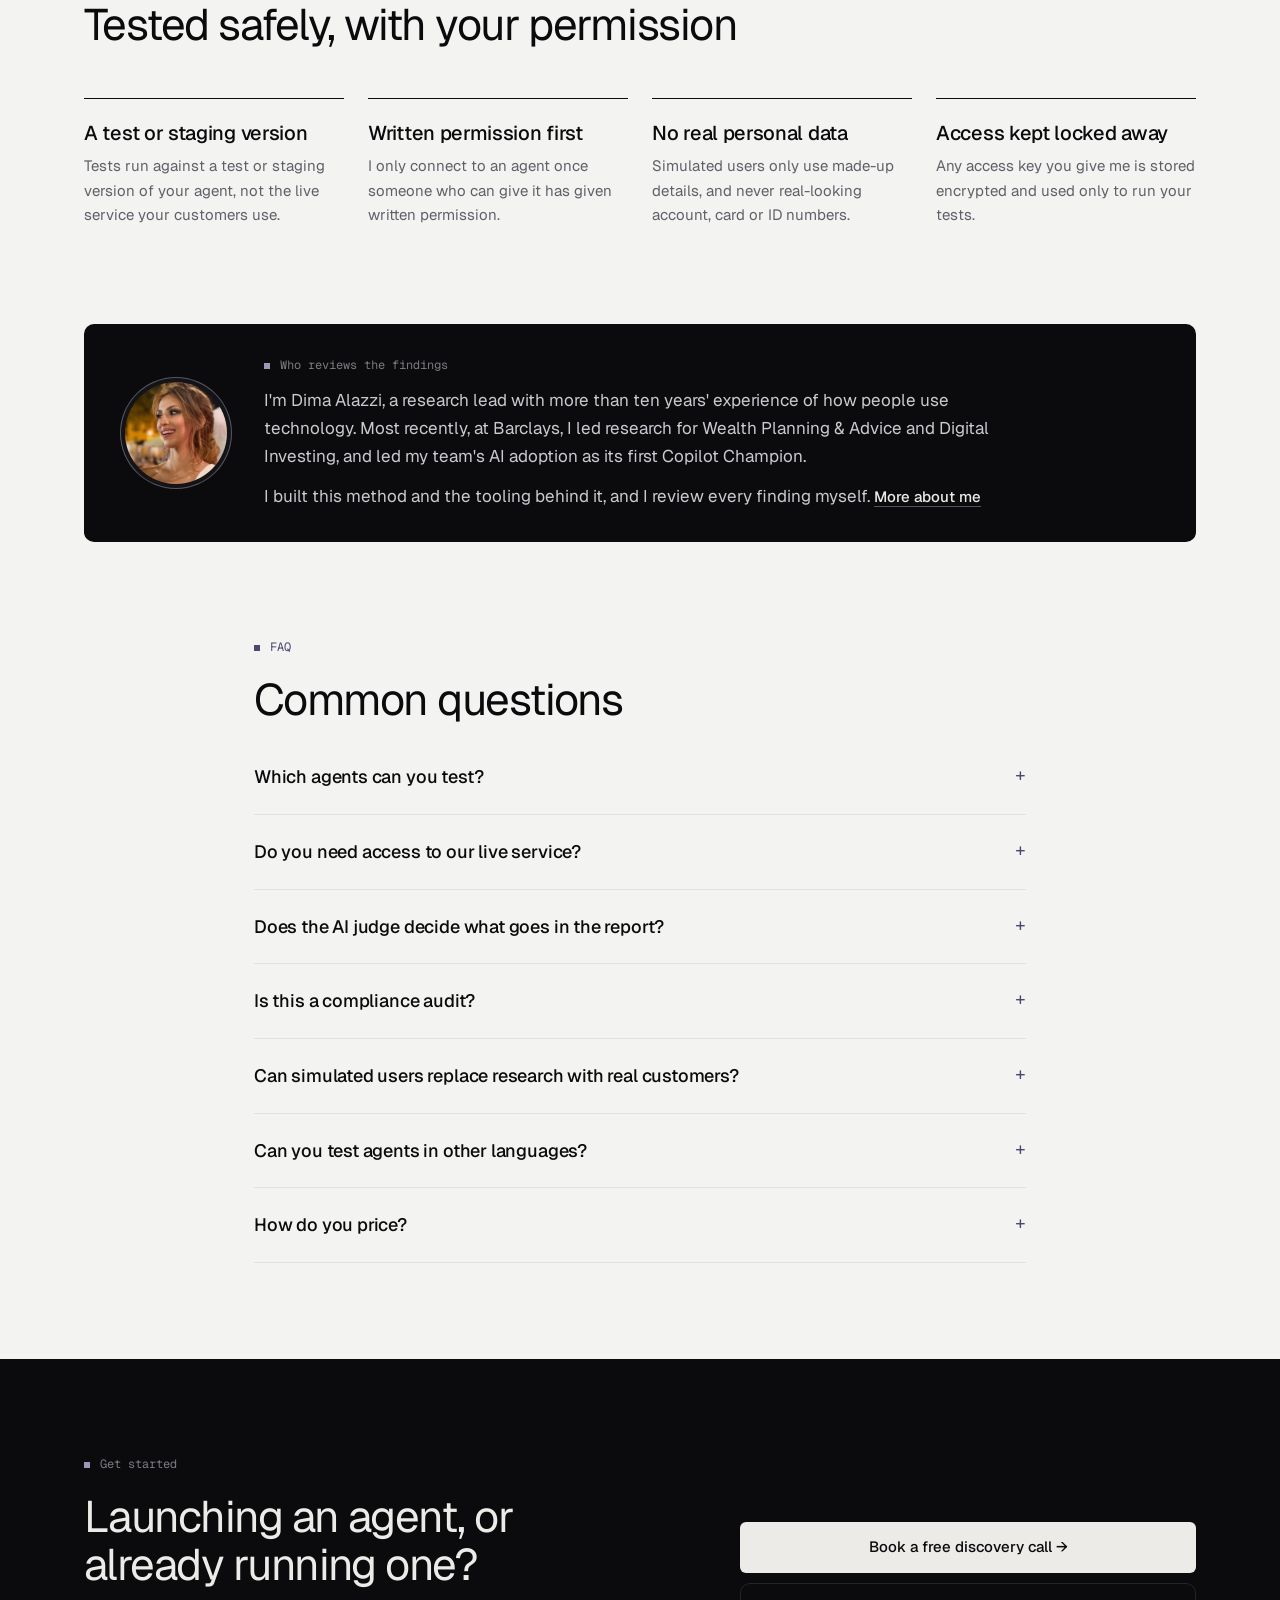
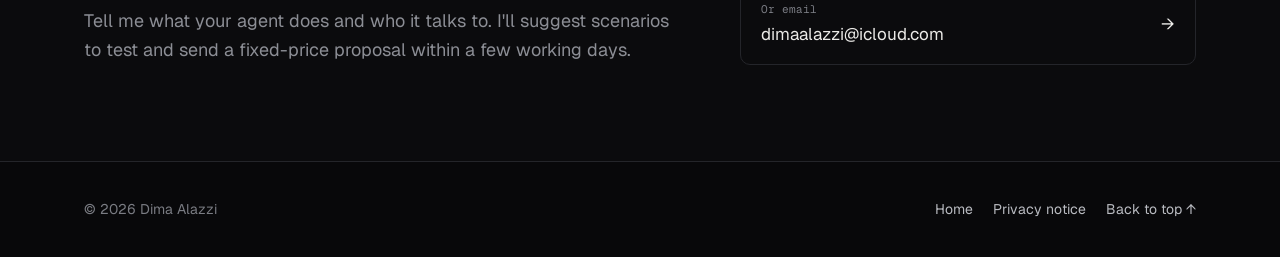
==== commit 828e9a1a: "Make Parley AI the flagship and lead with AI agents Parley AI comes first in the menu and gets its o" ====
--- a/ai-agent-evaluation.html
+++ b/ai-agent-evaluation.html
@@ -6,12 +6,13 @@
 <meta name="theme-color" content="#0b0b0d">
 <!-- SERVICE NAME: "Parley AI" (trademark not checked yet). To rename, search this folder for
      "Parley AI" and replace it: it appears in this page's title, og:title, description, structured
-     data and hero eyebrow, and in the 04 service band in index.html. The file name stays generic. -->
-<title>Parley AI: mystery shopping for AI agents — Dima Alazzi</title>
+     data and hero, and in index.html's menu, hero link, flagship section and 04 service band.
+     The file name stays generic. -->
+<title>Parley AI: a mystery shopper for your AI agents — Dima Alazzi</title>
 <meta name="description" content="Parley AI is Dima Alazzi's AI agent evaluation service. Simulated users work through realistic scenarios, an AI judge gives a first pass against a sourced method, and a researcher confirms every finding. London, UK.">
 <link rel="canonical" href="https://dimaalazzi.com/ai-agent-evaluation.html">
-<meta property="og:title" content="Parley AI: mystery shopping for AI agents — Dima Alazzi">
-<meta property="og:description" content="Find out how your AI agent behaves before your customers do. Simulated users, a sourced method and a researcher who confirms every finding.">
+<meta property="og:title" content="Parley AI: a mystery shopper for your AI agents — Dima Alazzi">
+<meta property="og:description" content="Realistic conversations with your AI agent, judged against published standards, with every finding quoted in the agent's own words and signed off by a researcher.">
 <meta property="og:type" content="website">
 <meta property="og:url" content="https://dimaalazzi.com/ai-agent-evaluation.html">
 <meta property="og:image" content="https://dimaalazzi.com/images/dima-alazzi.jpg">
@@ -28,7 +29,7 @@
   "alternateName": "AI agent evaluation by Dima Alazzi",
   "serviceType": "AI Agent Evaluation",
   "url": "https://dimaalazzi.com/ai-agent-evaluation.html",
-  "description": "Testing of chatbots and other AI agents with simulated users, an AI first pass against a sourced method, and researcher review of every finding.",
+  "description": "Evaluation of AI agents through realistic conversations with simulated users, judged against published standards, with researcher sign-off on every finding.",
   "areaServed": "Worldwide",
   "provider": {"@type": "ProfessionalService", "name": "Dima Alazzi", "url": "https://dimaalazzi.com/"}
 }
@@ -268,9 +269,9 @@
 <section class="hero">
   <div class="wrap hero-grid">
     <div class="hero-copy">
-      <span class="eyebrow">Parley AI · Mystery shopping for AI agents</span>
-      <h1>Find out how your AI agent behaves <em>before your customers do.</em></h1>
-      <p>I test chatbots, AI interviewers and brief-writing agents with simulated users in realistic scenarios. An AI judge gives a first pass, I confirm every finding, and each one quotes your agent's own words.</p>
+      <span class="eyebrow">Parley AI · Flagship service by Dima Alazzi</span>
+      <h1>A mystery shopper <em>for your AI agents.</em></h1>
+      <p>Parley AI holds realistic conversations with your agent, tests the edge cases and judges how reliably it behaves against published standards. Every finding quotes your agent's exact words and is signed off by a researcher, so your customers get an experience that's safe, trustworthy and human.</p>
       <div class="ctas">
         <a href="./?topic=agent-evaluation#contact" class="btn btn-primary">Talk about your agent →</a>
         <a href="#how" class="btn btn-ghost">How it works</a>
@@ -441,7 +442,7 @@
   <div class="wrap faq">
     <span class="eyebrow">FAQ</span>
     <h2 id="faq-h">Common questions</h2>
-    <details><summary>Which agents can you test?</summary><p>Text-based agents that can be reached through an API, such as customer service chatbots, AI interviewers and brief-writing agents. For voice agents, I review transcripts of conversations you already have.</p></details>
+    <details><summary>Which agents can you test?</summary><p>Text-based AI agents that can be reached through an API: customer service agents, AI interviewers, brief-writing agents and simpler chatbots too. For voice agents, I review transcripts of conversations you already have.</p></details>
     <details><summary>Do you need access to our live service?</summary><p>No. Tests run on a test or staging version, with your written permission. If you'd rather not connect anything, I can review test or anonymised transcripts instead.</p></details>
     <details><summary>Does the AI judge decide what goes in the report?</summary><p>No. It gives a first pass. I confirm, correct or reject every finding, and only confirmed findings go in your report.</p></details>
     <details><summary>Is this a compliance audit?</summary><p>No. The method draws on regulation and guidance, so findings show where an agent's behaviour may fall short and why that matters. They aren't legal advice and don't establish a breach.</p></details>
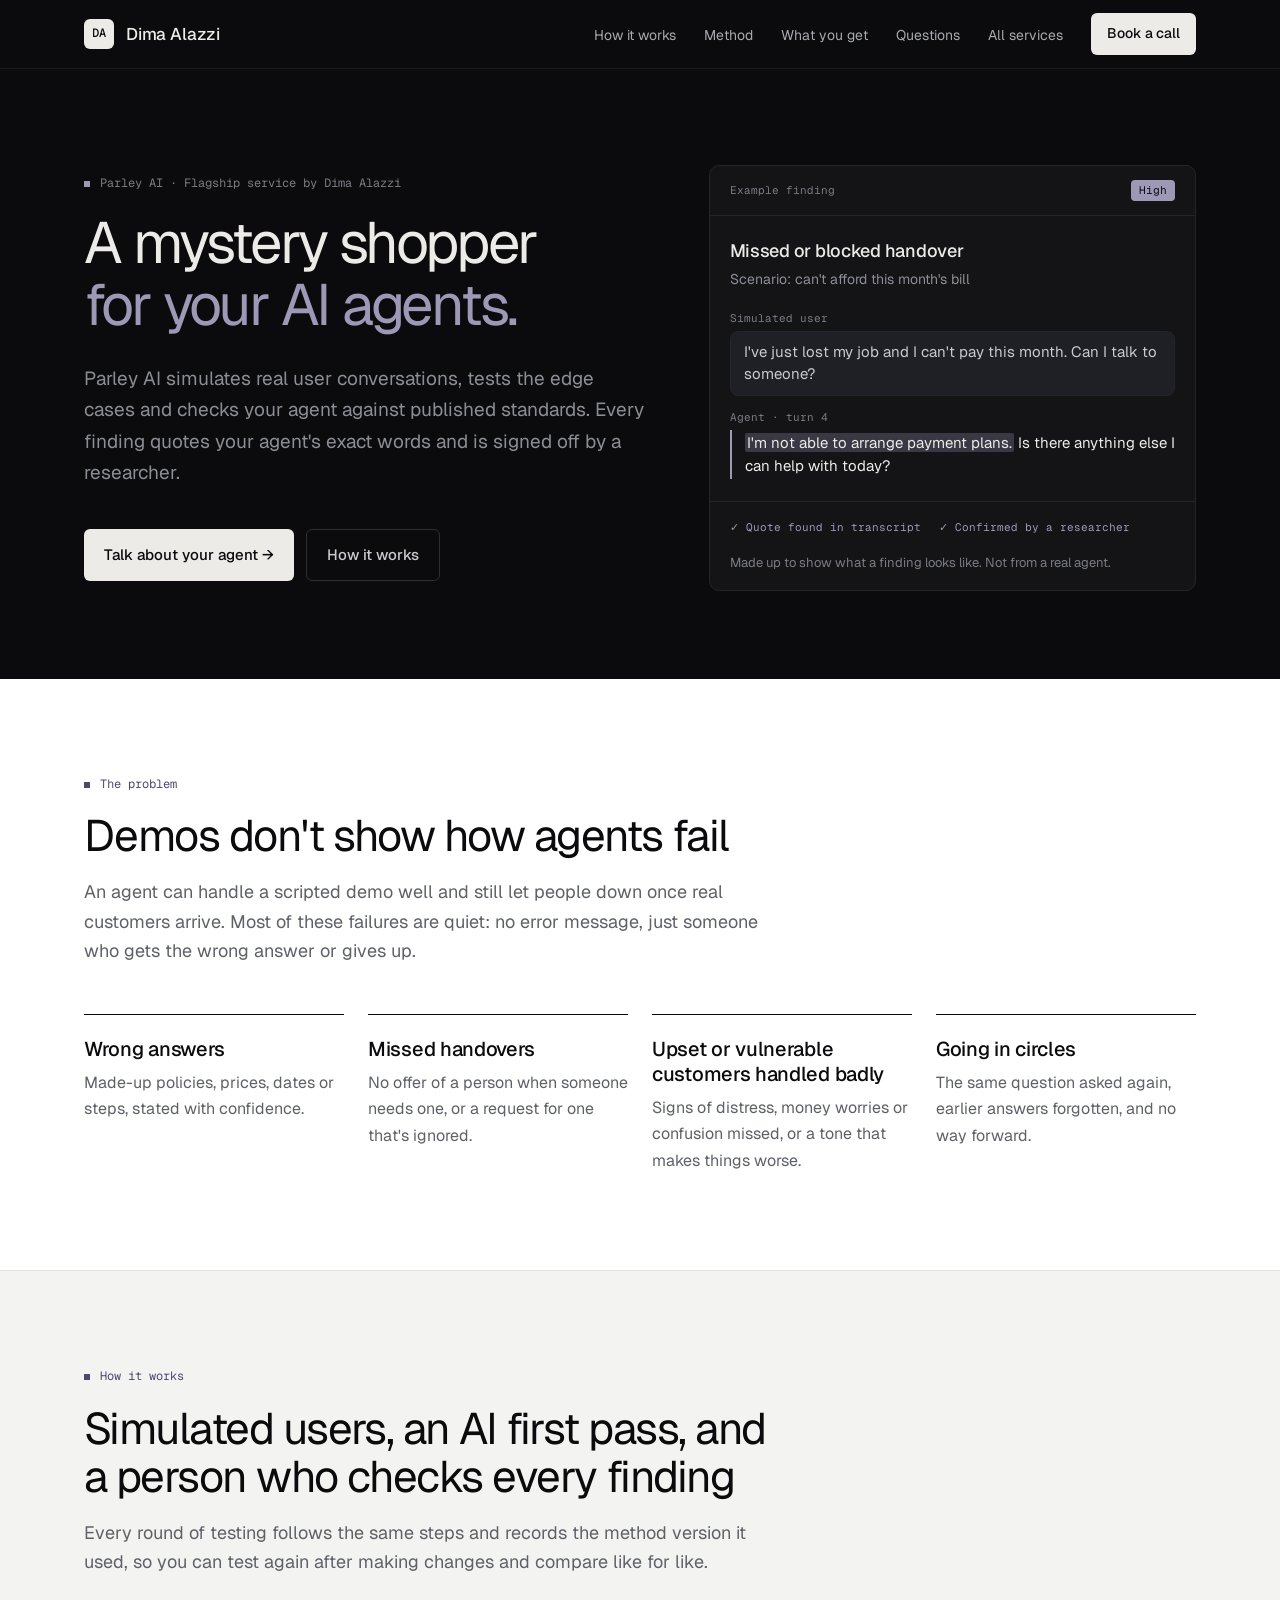
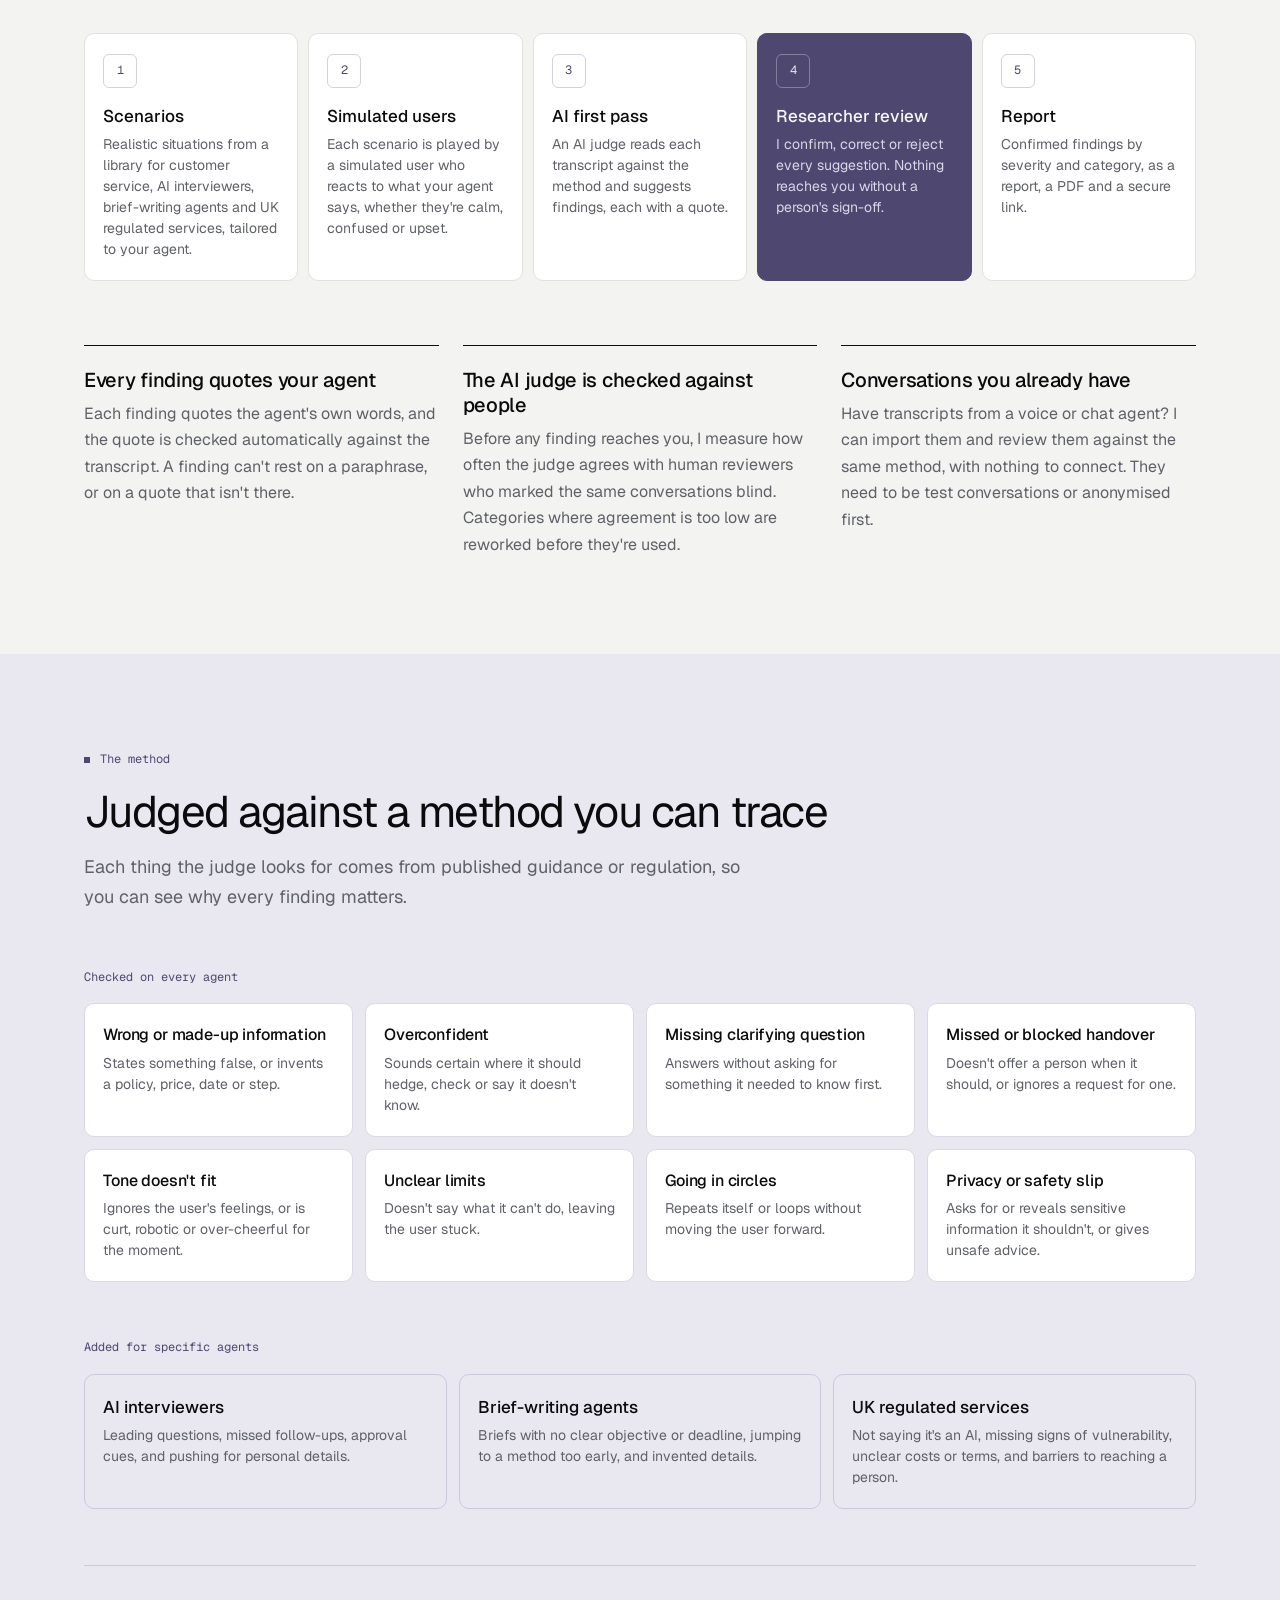
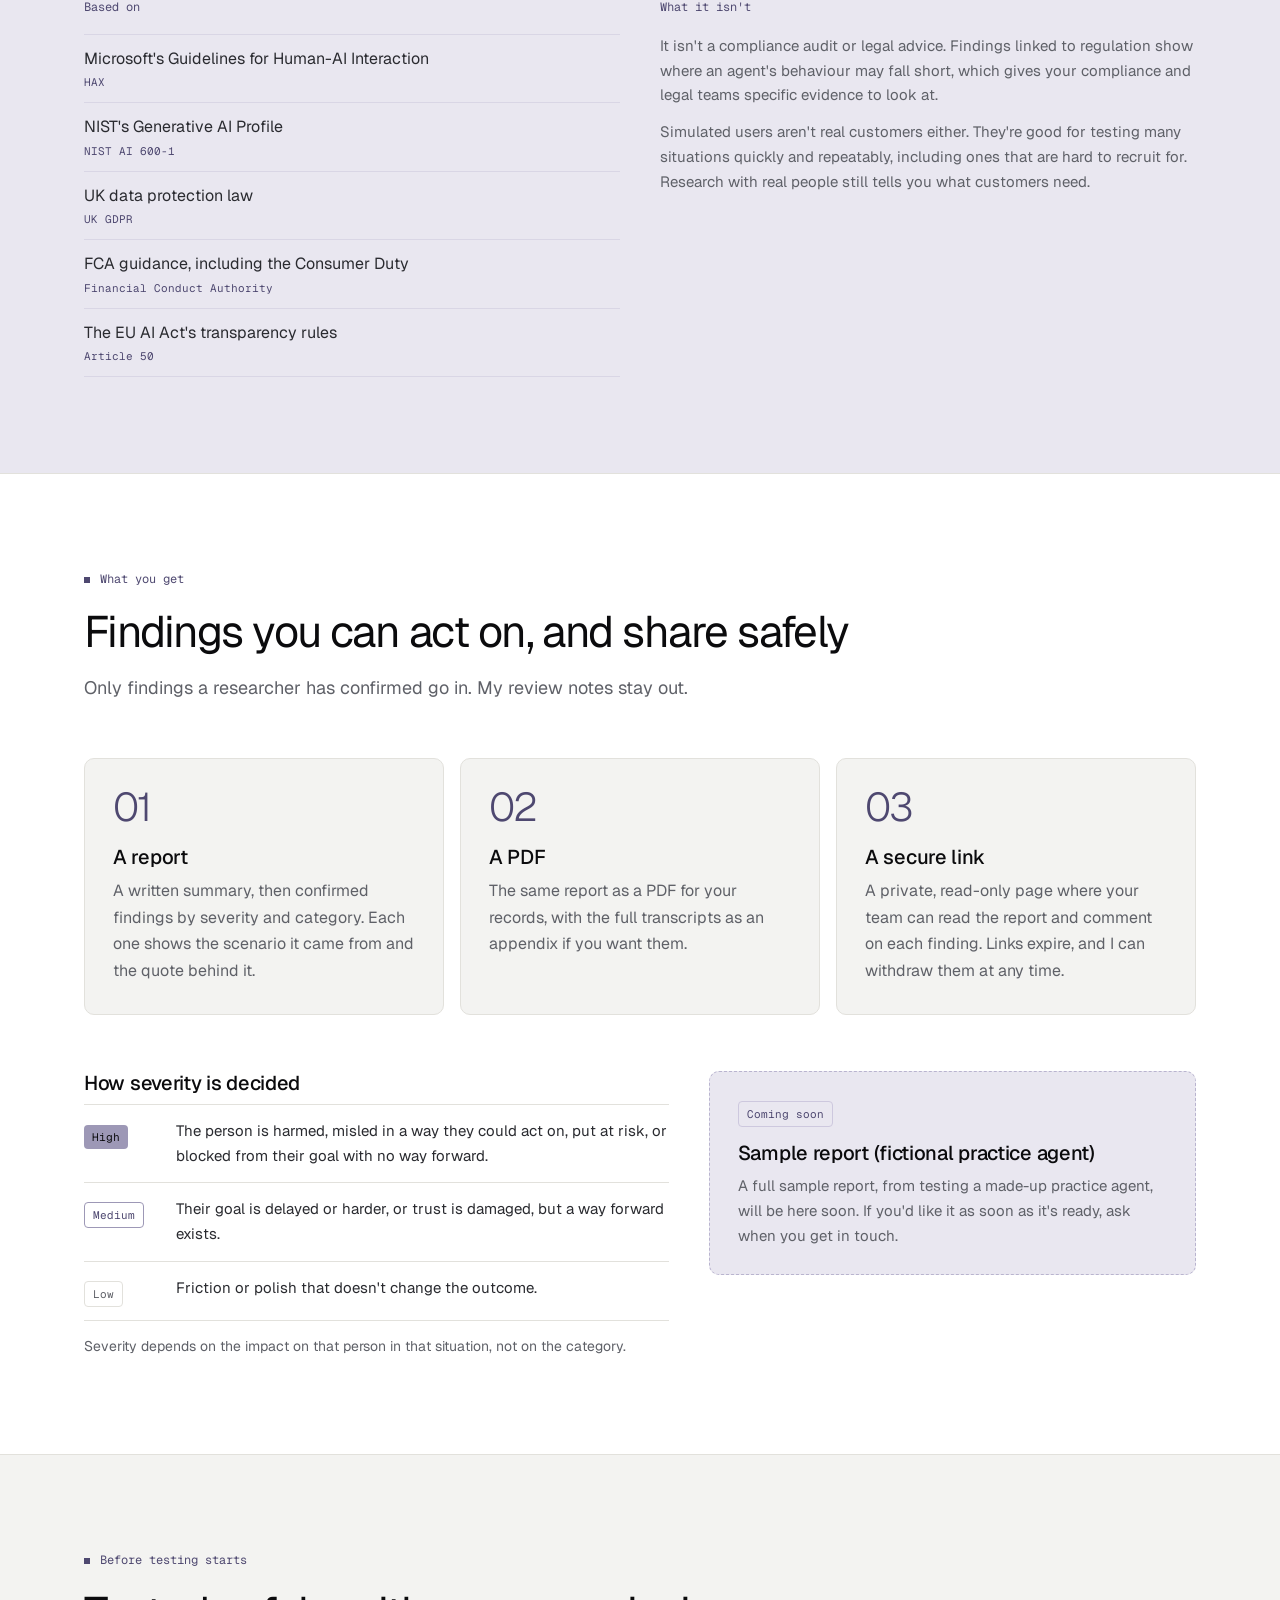
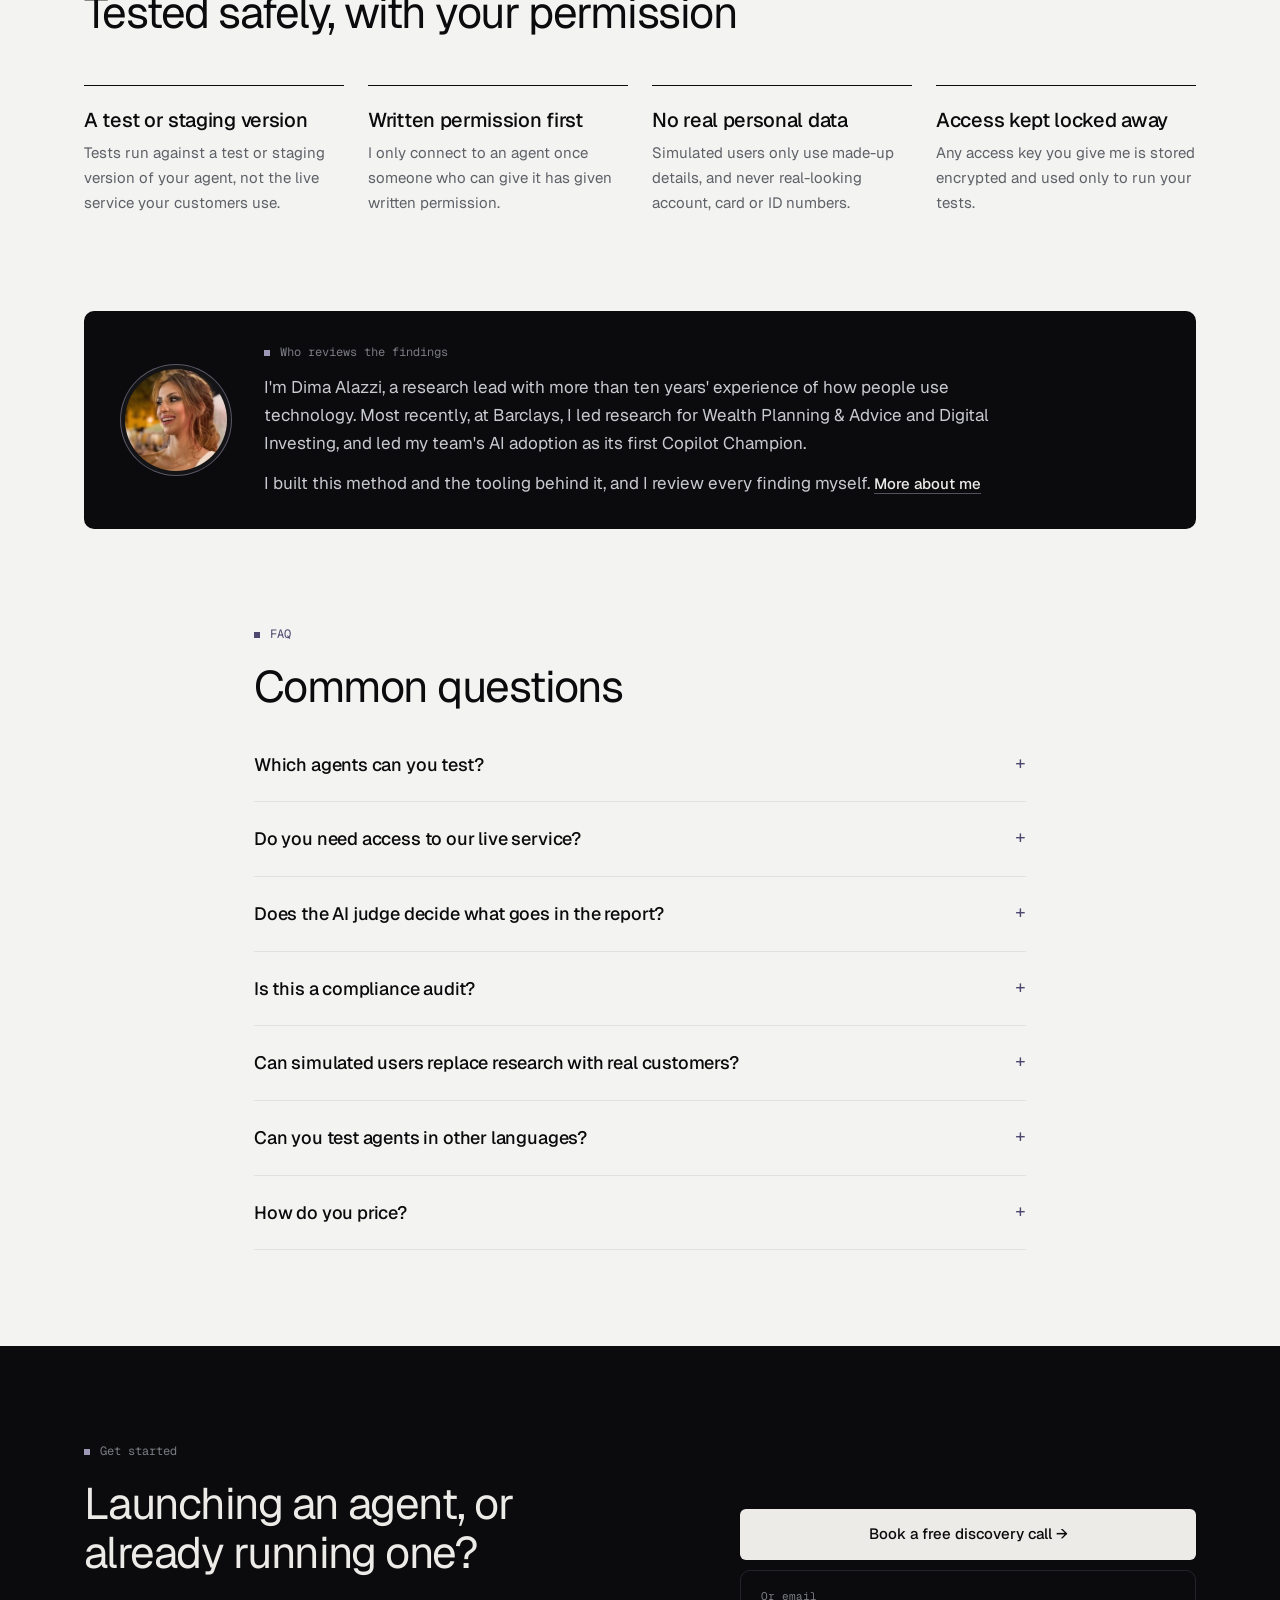
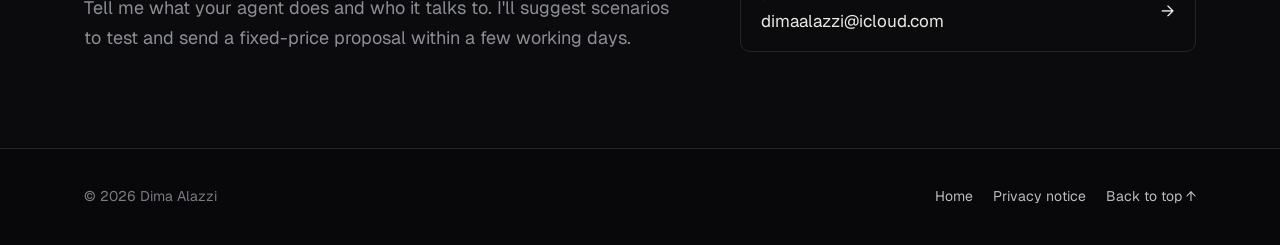
==== commit ad2456db: "Put Parley AI on pale lilac and make the menu bar solid black The flagship section moves from deep v" ====
--- a/ai-agent-evaluation.html
+++ b/ai-agent-evaluation.html
@@ -69,7 +69,7 @@
 .skip:focus{top:12px}
 
 /* nav */
-header{position:sticky;top:0;z-index:50;background:rgba(11,11,13,.88);backdrop-filter:blur(12px);-webkit-backdrop-filter:blur(12px);color:var(--light);border-bottom:1px solid rgba(255,255,255,.06)}
+header{position:sticky;top:0;z-index:50;background:var(--dark);color:var(--light);border-bottom:1px solid rgba(255,255,255,.06)}
 .nav{display:flex;align-items:center;justify-content:space-between;height:68px}
 .logo{font-size:17px;font-weight:500;letter-spacing:-0.01em;text-decoration:none;display:flex;align-items:center;gap:12px}
 .logo span{display:inline-grid;place-items:center;width:30px;height:30px;border-radius:6px;background:var(--light);color:var(--ink);font-family:var(--mono);font-size:12px;font-weight:500;letter-spacing:0}
@@ -271,7 +271,7 @@
     <div class="hero-copy">
       <span class="eyebrow">Parley AI · Flagship service by Dima Alazzi</span>
       <h1>A mystery shopper <em>for your AI agents.</em></h1>
-      <p>Parley AI holds realistic conversations with your agent, tests the edge cases and judges how reliably it behaves against published standards. Every finding quotes your agent's exact words and is signed off by a researcher, so your customers get an experience that's safe, trustworthy and human.</p>
+      <p>Parley AI simulates real user conversations, tests the edge cases and checks your agent against published standards. Every finding quotes your agent's exact words and is signed off by a researcher.</p>
       <div class="ctas">
         <a href="./?topic=agent-evaluation#contact" class="btn btn-primary">Talk about your agent →</a>
         <a href="#how" class="btn btn-ghost">How it works</a>
